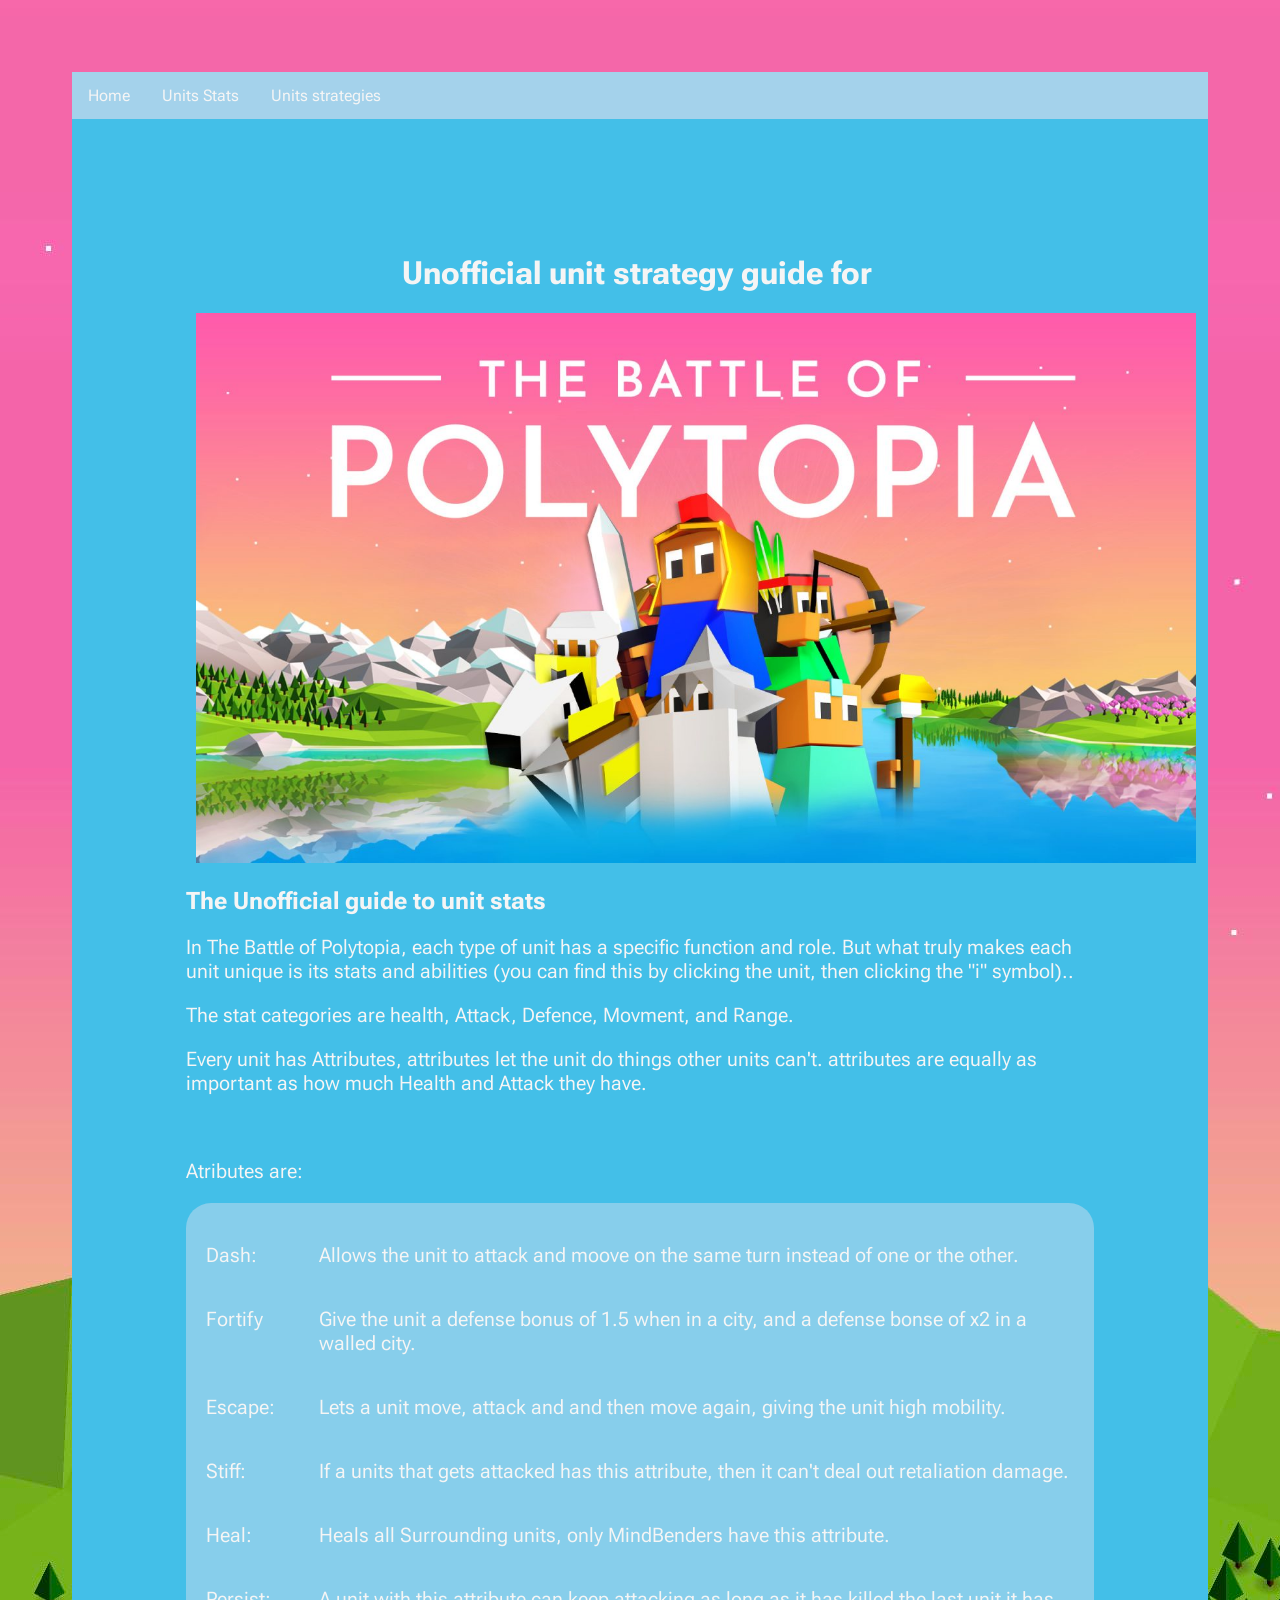
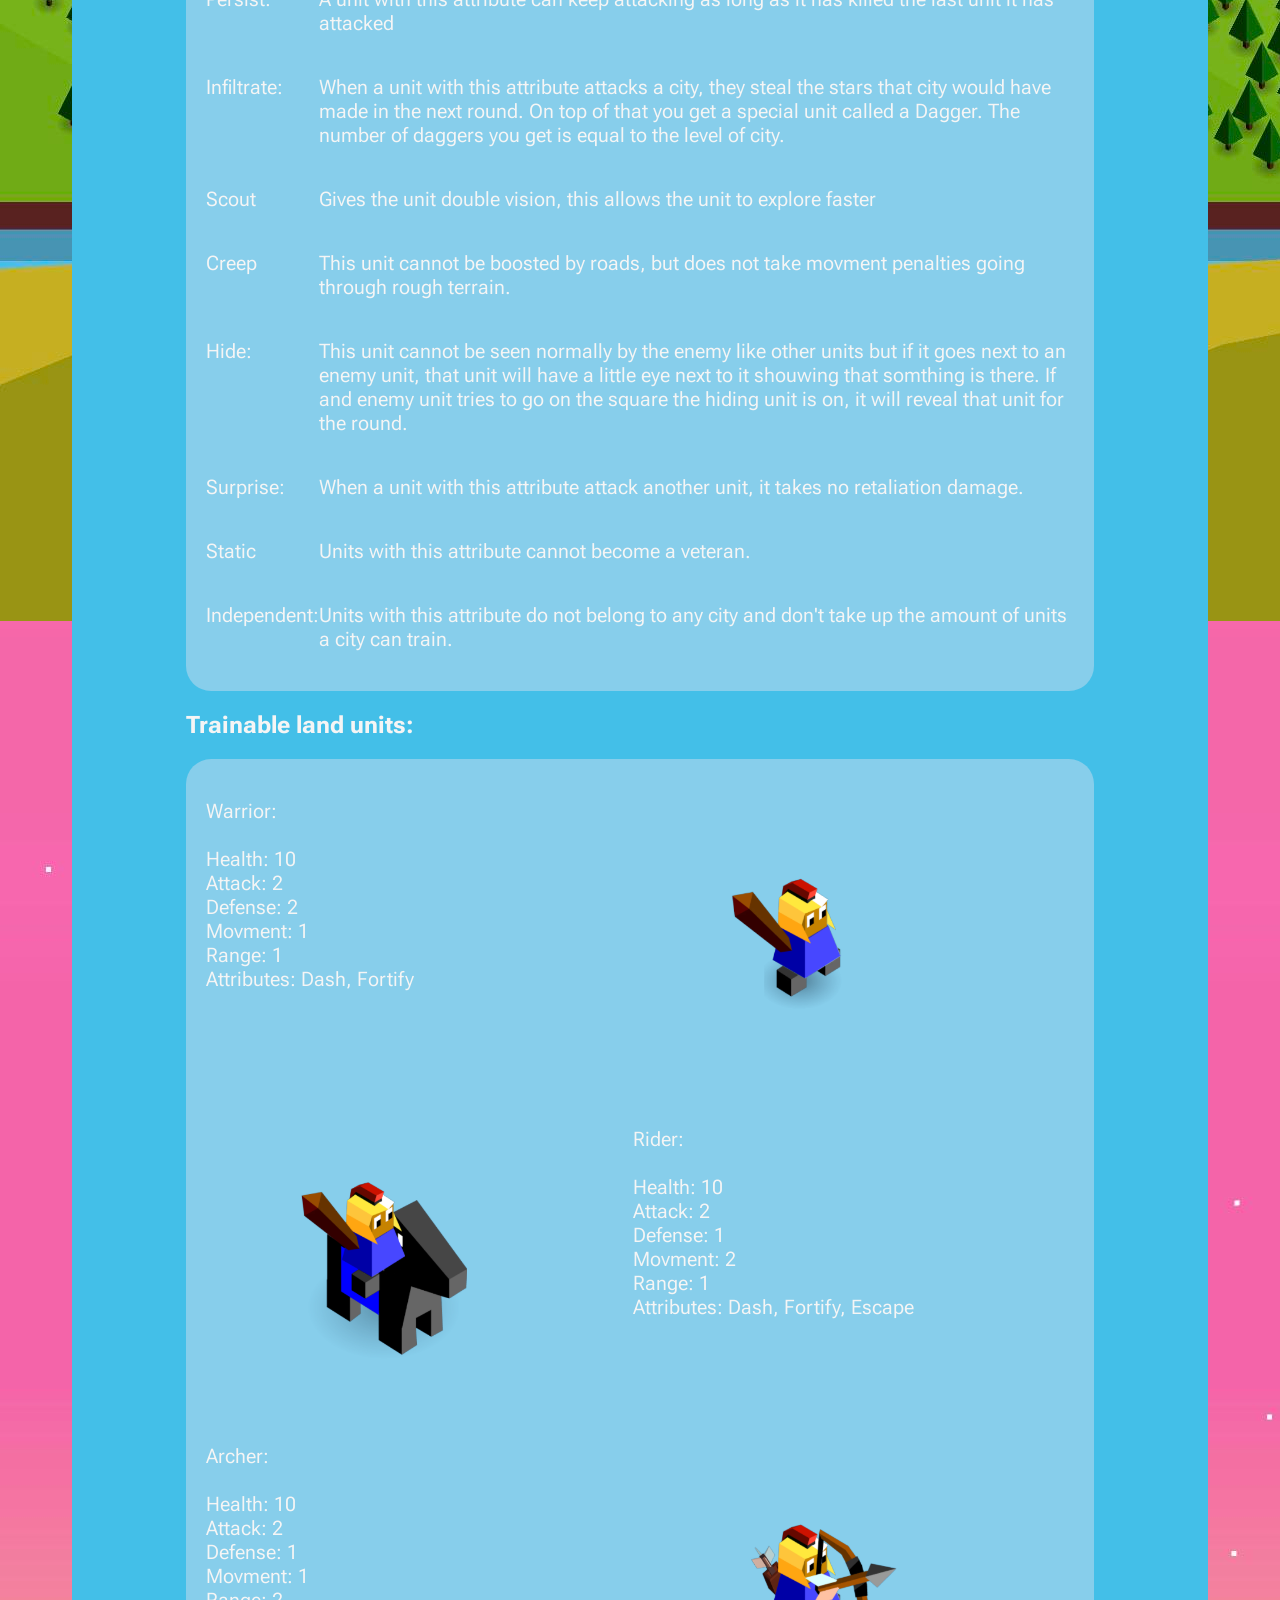
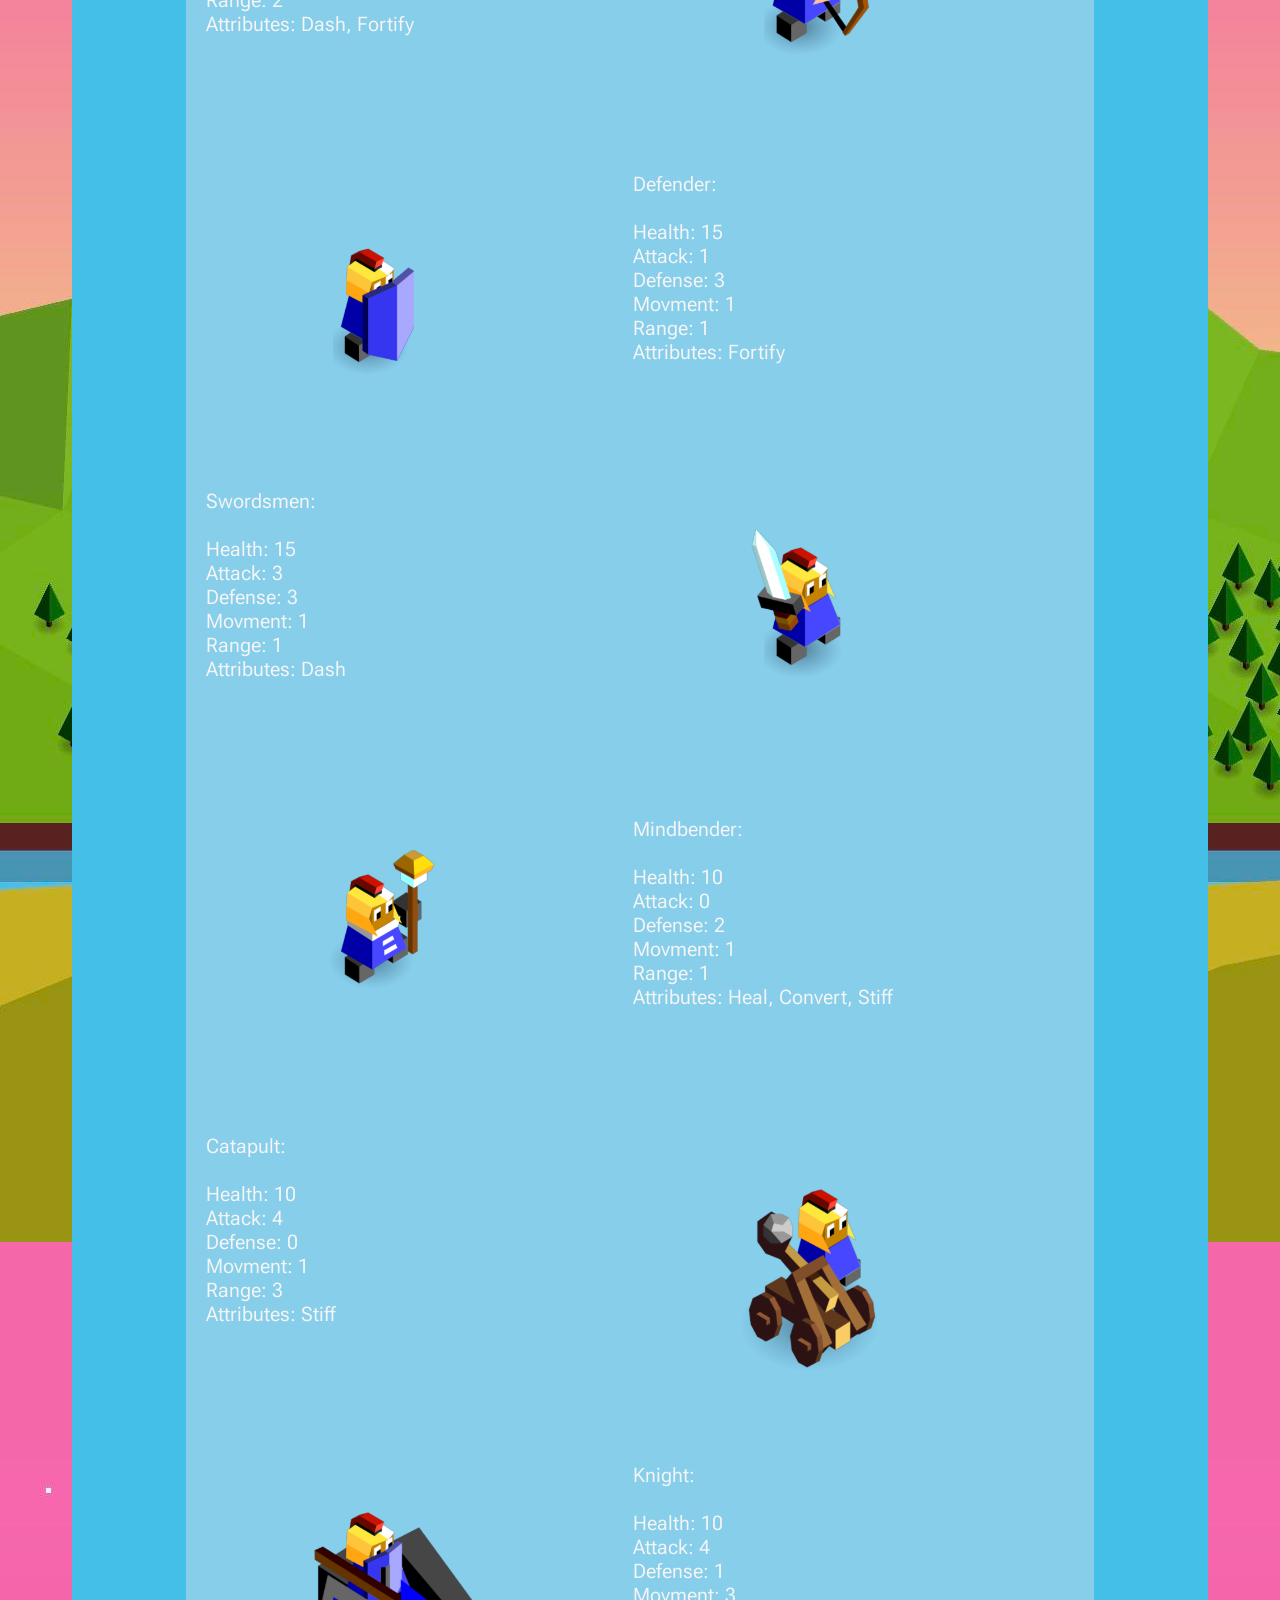
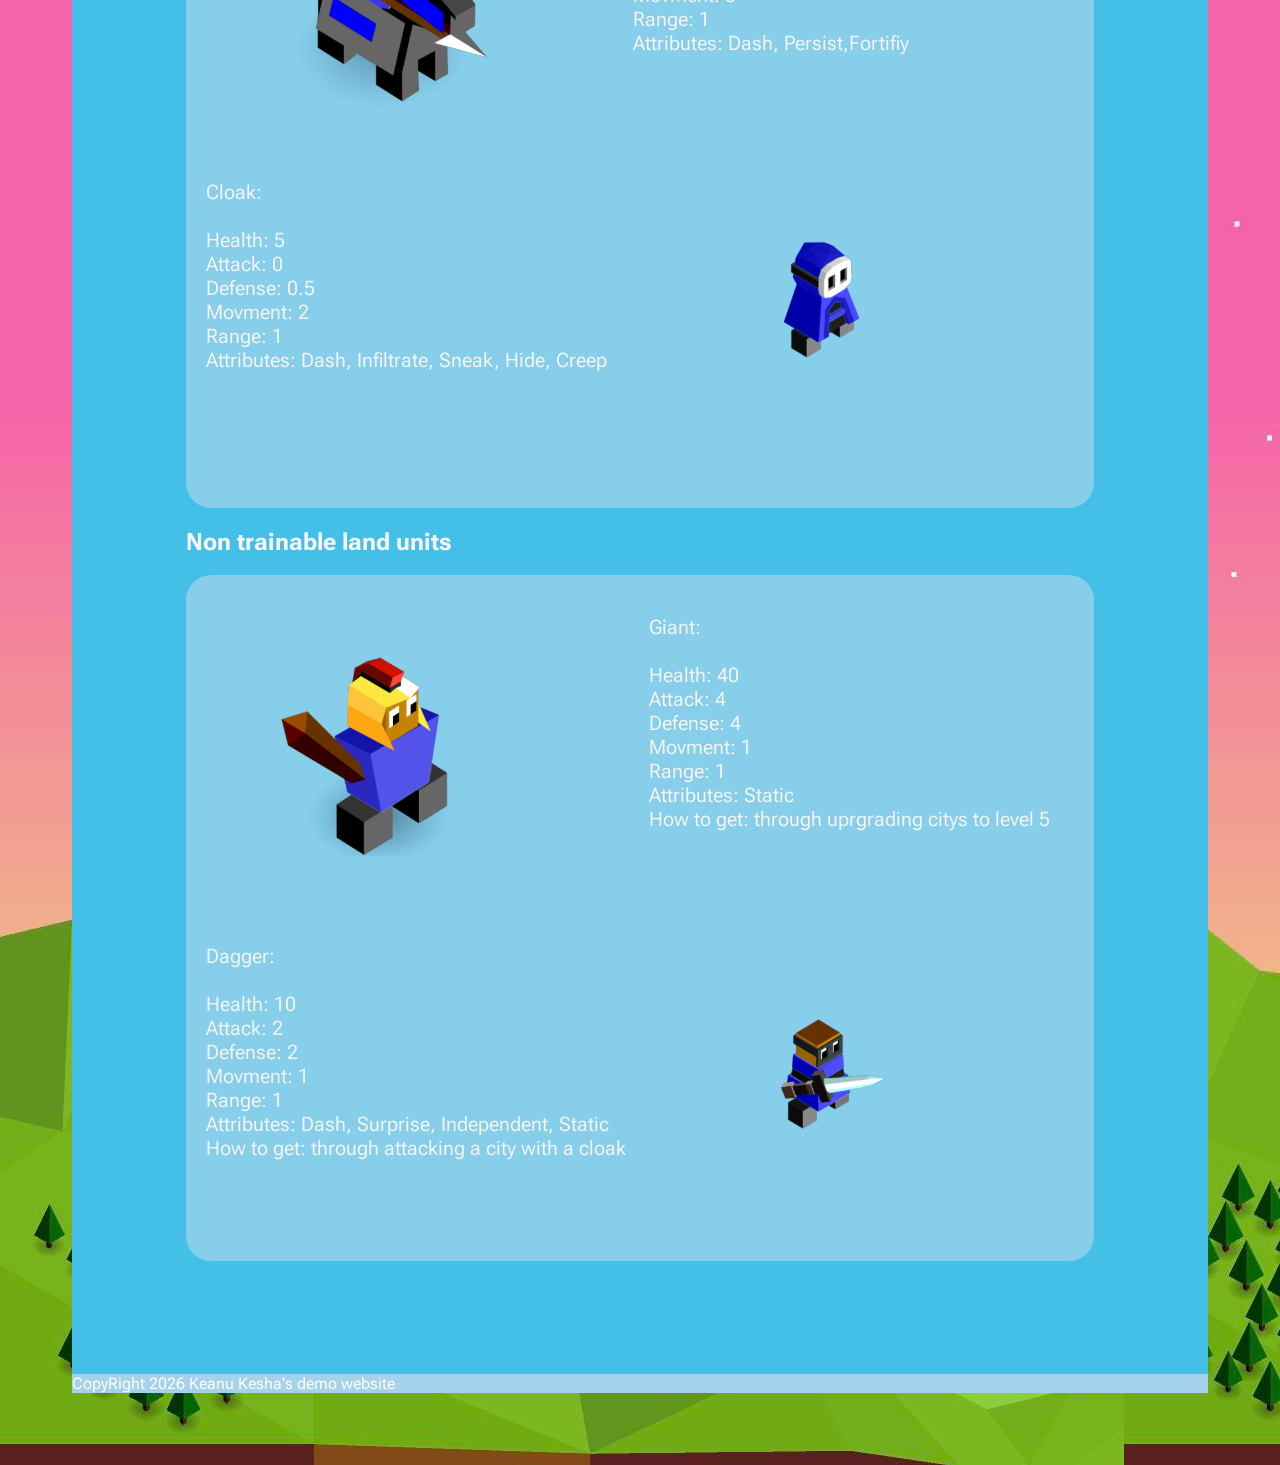
==== stats.html @ 24688ed9 "19/3/26 i have finsished two websites and am working on the third the styles.css works for all of t" ====
<!DOCTYPE html> 
<html lang="en">
    <!--this is how to add a comment is Html
the head section conations importent information for the browser-->
    <head>
       <meta charset="UTF-8" />
       <meta name="viewport" content ="wdith=device-width,initial-scale=1.0">
       <title>The Unofficial Guide to units - The Battle of polytopia </title>
       <link rel="stylesheet" type="text/css" href="styles/style.css">
       <link rel="preconnect" href="https://fonts.googleapis.com">
       <link rel="preconnect" href="https://fonts.gstatic.com" crossorigin>
       <link href="https://fonts.googleapis.com/css2?family=Roboto+Flex:opsz,wght,XOPQ,XTRA,YOPQ,YTDE,YTFI,YTLC,YTUC@8..144,100..1000,96,468,79,-203,738,514,712&display=swap" rel="stylesheet">
    </head> 
    <body class="roboto-regular">
       <div class = "topnav">  
        <a href="home.html">Home</a>
        <a href="stats.html">Units Stats</a>
        <a href="strats.html">Units strategies</a>
       </div>
       <main>
           <h1>&nbsp; Unofficial unit strategy guide for</h1>
           <div class="main-img"><img src="images/Main_Header_EN__1920x1080-1536x864.jpg" alt="imperios warrior"></div>
           <h2>The Unofficial guide to unit stats</h2>
          <!-- <p><Br></p>-->
           <!--<p>This is a simple demonstration of <Br>what a paragraph does.</p>-->
           <p></p>
           <!--<p class="highlighted">This is a highlighted paragraph</p>-->
           <p>In The Battle of Polytopia, each type of unit has a specific function and role. But what truly makes each unit unique is its stats and abilities (you can find this by clicking the unit, then clicking the "i" symbol).. </p>
           <p>The stat categories are health, Attack, Defence, Movment, and Range.</p>
           <p>Every unit has Attributes, attributes let the unit do things other units can't. attributes are equally as important as how much Health and Attack they have.</p>
           <p><br></p>
           <p>Atributes are: </p>
           <div class="wrapper">
            <p>Dash:</p>
            <p>Allows the unit to attack and moove on the same turn instead of one or the other.</p>
            <p>Fortify</p>
            <p>Give the unit a defense bonus of 1.5 when in a city, and a defense bonse of x2 in a walled city.</p>
            <p>Escape:</p>
            <p>Lets a unit move, attack and and then move again, giving the unit high mobility.</p>
            <p>Stiff:</p>
            <P>If a units that gets attacked has this attribute, then it can't deal out retaliation damage.</P>
            <p>Heal:</p>
            <p>Heals all Surrounding units, only MindBenders have this attribute.</p>
            <p>Persist:</p>
            <p>A unit with this attribute can keep attacking as long as it has killed the last unit it has attacked</p>
            <p>Infiltrate: </p>
            <P> When a unit with this attribute attacks a city, they steal the stars that city would have made in the next round. On top of that you get a special unit called a Dagger. The number of daggers you get is equal to the level of city. </P>
            <P>Scout</P>
            <p>Gives the unit double vision, this allows the unit to explore faster</p>
            <p>Creep</p>
            <p>This unit cannot be boosted by roads, but does not take movment penalties going through rough terrain. </p>
            <p>Hide:</p>
            <p>This unit cannot be seen normally by the enemy like other units but if it goes next to an enemy unit, that unit will have a little eye next to it shouwing that somthing is there. If and enemy unit tries to go on the square the hiding unit is on, it will reveal that unit for the round. </p>
            <p>Surprise:</p>
            <p>When a unit with this attribute attack another unit, it takes no retaliation damage.</p>
            <p>Static</p>
            <p>Units with this attribute cannot become a veteran.</p>
            <p>Independent:</p>
            <p>Units with this attribute do not belong to any city and don't take up the amount of units a city can train. </p>
           </div>
           <!--<img src="images/space%20invaders%20copy.png" alt= "space invaders picture">-->
           
          <h2>Trainable land units:</h2>
        
        
        
          <div class="wrapper">
           <div style="background-color: skyblue"><p>Warrior: <br><br> Health: 10 <br> Attack: 2 <br>Defense: 2 <br>Movment: 1 <br> Range: 1<br>Attributes: Dash, Fortify</p><p> </p></div>
           <div class="sub-img"><img src="images/Imperius_default_Warrior.png" alt="imperios warrior"> </div>
           
           <div class="sub-img"><img src="images/Imperius_default_Rider.png" alt="Unit: Rider"></div>
           <div><p>Rider: <br><br> Health: 10 <br> Attack: 2 <br>Defense: 1 <br>Movment: 2 <br> Range: 1 <br>Attributes: Dash, Fortify, Escape</p><p> </p></div>
           
           <div><p>Archer: <br><br> Health: 10 <br> Attack: 2 <br>Defense: 1 <br>Movment: 1 <br> Range: 2 <br>Attributes: Dash, Fortify</p><p> </p></div>
           <div class="sub-img"><img src="images/Imperius_default_Archer.png" alt="Unit: Archer"></div>
           
           <div class="sub-img"><img src="images/Imperius_default_Defender.png" alt="Unit: Defender"></div>
           <div><p>Defender: <br><br> Health: 15 <br> Attack: 1 <br>Defense: 3 <br>Movment: 1 <br> Range: 1 <br>Attributes: Fortify</p><p> </p></div>
           
           <div><p>Swordsmen: <br><br> Health: 15 <br> Attack: 3 <br>Defense: 3 <br>Movment: 1 <br> Range: 1 <br>Attributes: Dash</p><p> </p></div>
           <div class="sub-img"><img src="images/Imperius_default_Swordsman.png" alt="Unit: Swordsmen"></div>
          
           <div class="sub-img"><img src="images/Imperius_default_MindBender.png" alt="Unit: Mindbender"></div>
           <div><p>Mindbender: <br><br> Health: 10 <br> Attack: 0 <br>Defense: 2 <br>Movment: 1 <br> Range: 1 <br>Attributes: Heal, Convert, Stiff</p><p> </p></div>
           
           <div><p>Catapult: <br><br> Health: 10 <br> Attack: 4 <br>Defense: 0 <br>Movment: 1 <br> Range: 3 <br>Attributes: Stiff</p><p> </p></div>
           <div class="sub-img"><img src="images/Imperius_default_Catapult.png" alt="Unit: Catapult"></div>
           
           <div class="sub-img"><img src="images/Imperius_default_Knight.png" alt="Unit: Knight"></div>
           <div><p>Knight: <br><br> Health: 10 <br> Attack: 4 <br>Defense: 1 <br>Movment: 3 <br> Range: 1 <br>Attributes: Dash, Persist,Fortifiy</p><p> </p></div>
           
           <div><p>Cloak: <br><br> Health: 5 <br> Attack: 0 <br>Defense: 0.5 <br>Movment: 2 <br> Range: 1 <br>Attributes: Dash, Infiltrate, Sneak, Hide, Creep</p><p> </p></div>
           
           <div class="sub-img"><img src="images/Imperius_default_Cloak.png" alt="Unit: Cloak"></div>
          </div>
        
        
        
        
        
           <!--<div class = "sub-img"><img src="images/Imperius_default_Warrior.png" alt="imperios warrior"> </div>-->
        <h2>Non trainable land units</h2>
        <div class="wrapper">
         <div class="sub-img"><img src="images/Imperius_default_Giant.png" alt="Unit: Giant"></div>
         <p>Giant: <br><br> Health: 40 <br> Attack: 4 <br>Defense: 4 <br>Movment: 1 <br> Range: 1 <br>Attributes: Static <br>How to get: through uprgrading citys to level 5</p>
         
         <p>Dagger: <br><br> Health: 10 <br> Attack: 2 <br>Defense: 2 <br>Movment: 1 <br> Range: 1 <br>Attributes: Dash, Surprise, Independent, Static  <br>How to get: through attacking a city with a cloak</p>
         <div class="sub-img"><img src="images/Imperius_default_Dagger.png" alt="Unit: Dagger"></div>
        </div>
       
          </main>
       
        
        <Footer>
        CopyRight 2026 Keanu Kesha's demo website
        </Footer>
    </body>
</html>
---- styles/style.css ----
/*this is a css comment
 * CSS styles below*/

body {
    margin:15;
    background-image: url("../images/wp15272848.jpg")   ; 
    padding: 5%;
    font-family: 'Times New Roman';
}

/* <weight>: Use a value from 100 to 1000*/
/* <uniquifier>: Use a unique and descriptive class name*/
.roboto-regular {
  font-family: "Roboto Flex", sans-serif;
  font-optical-sizing: auto;
  font-weight: 400;
  font-style: normal;
  font-variation-settings: "wdth" 100;
}

.topnav{
    overflow: hidden;
    background-color: #a4d2eb;
    text-align:centre;
 
}
.topnav a:hover {
    background-color: gold
}
.topnav a {
    color: whitesmoke;
    float: left;
    text-align: center;
    text-decoration: none;
    display: block;
    padding: 14px 16px;
}

p {
    color: whitesmoke;
    font-size: 20px;
}

h1{
    color: whitesmoke;
    margin-left: 200px ;
}

h2{
    color: whitesmoke;
}

img { 

    
}
.main-img img{
   width: 1000px; 
   height: 550px;
   margin-left: 10px;
}
.sub-img img{
    width: 80%; 
    margin-left: 10;
}

main{
    background-color: #43bfe8;
    margin:10;
    padding: 10%; 
   
}

li {
    color: #445c71
}

.highlighted {
    background-color: #77b41b;
    width: auto;
    
}

H3{
    color: whitesmoke
}

/*https://coolors.co/43bfe8-77b41c-445c71-f363a9-c4af1f*/
footer {
    background-color: #a4d2eb;
    color: white;
}

.wrapper{
    display: grid;
    grid-template-columns: auto auto;
    border-radius: 25px;
    background-color: skyblue;
    padding: 20px;
    
}
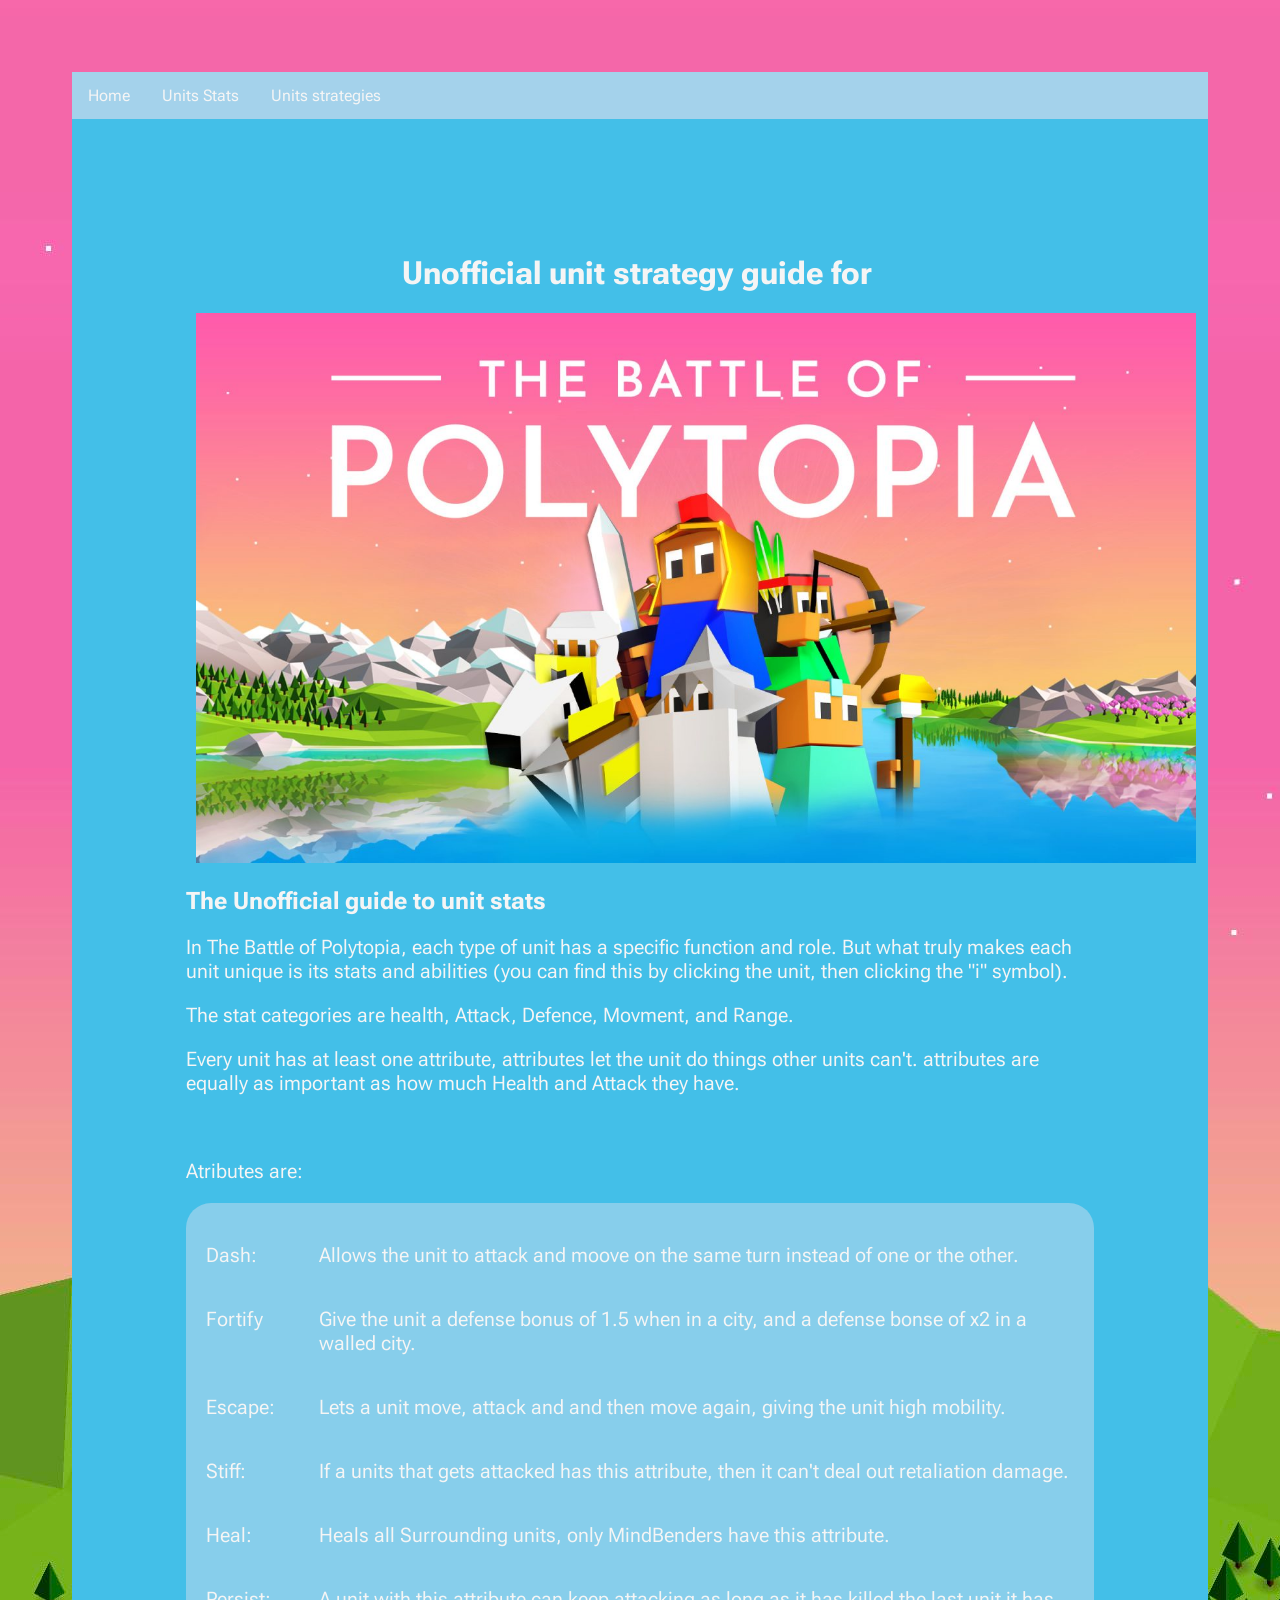
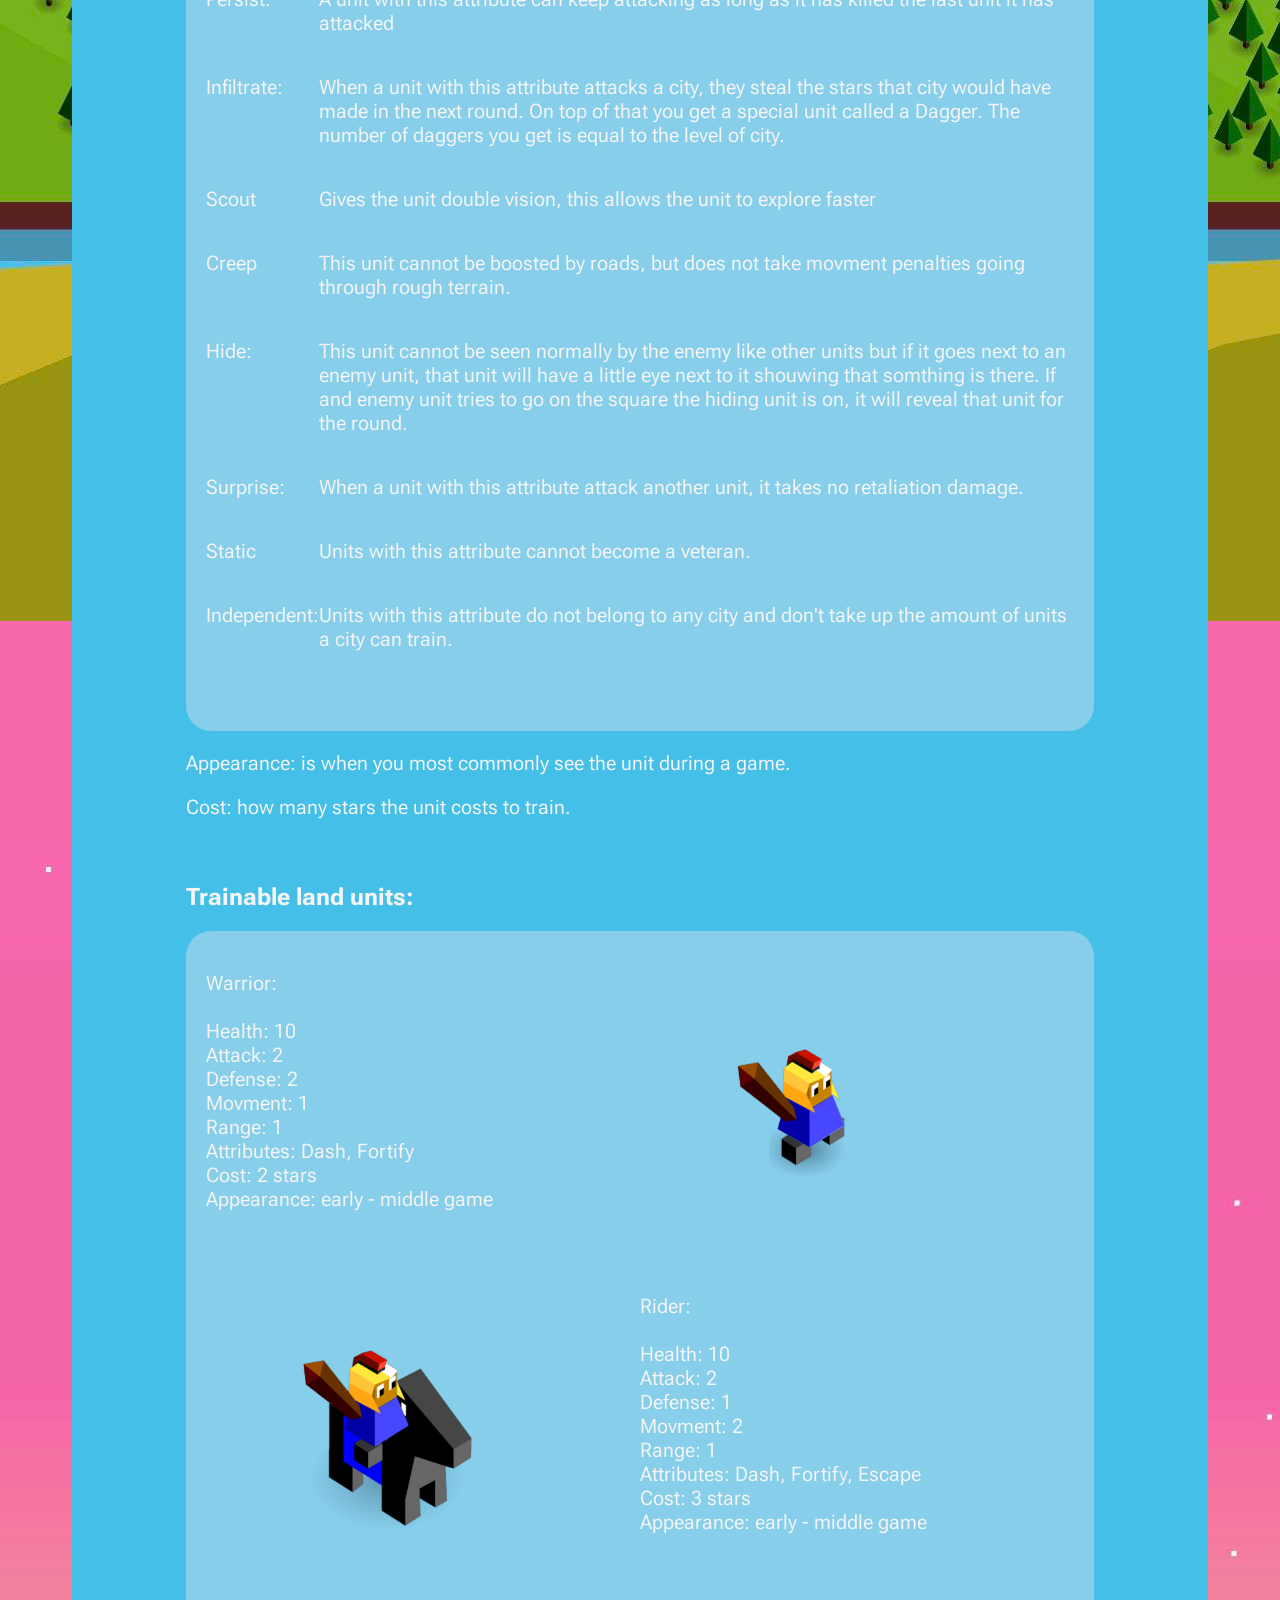
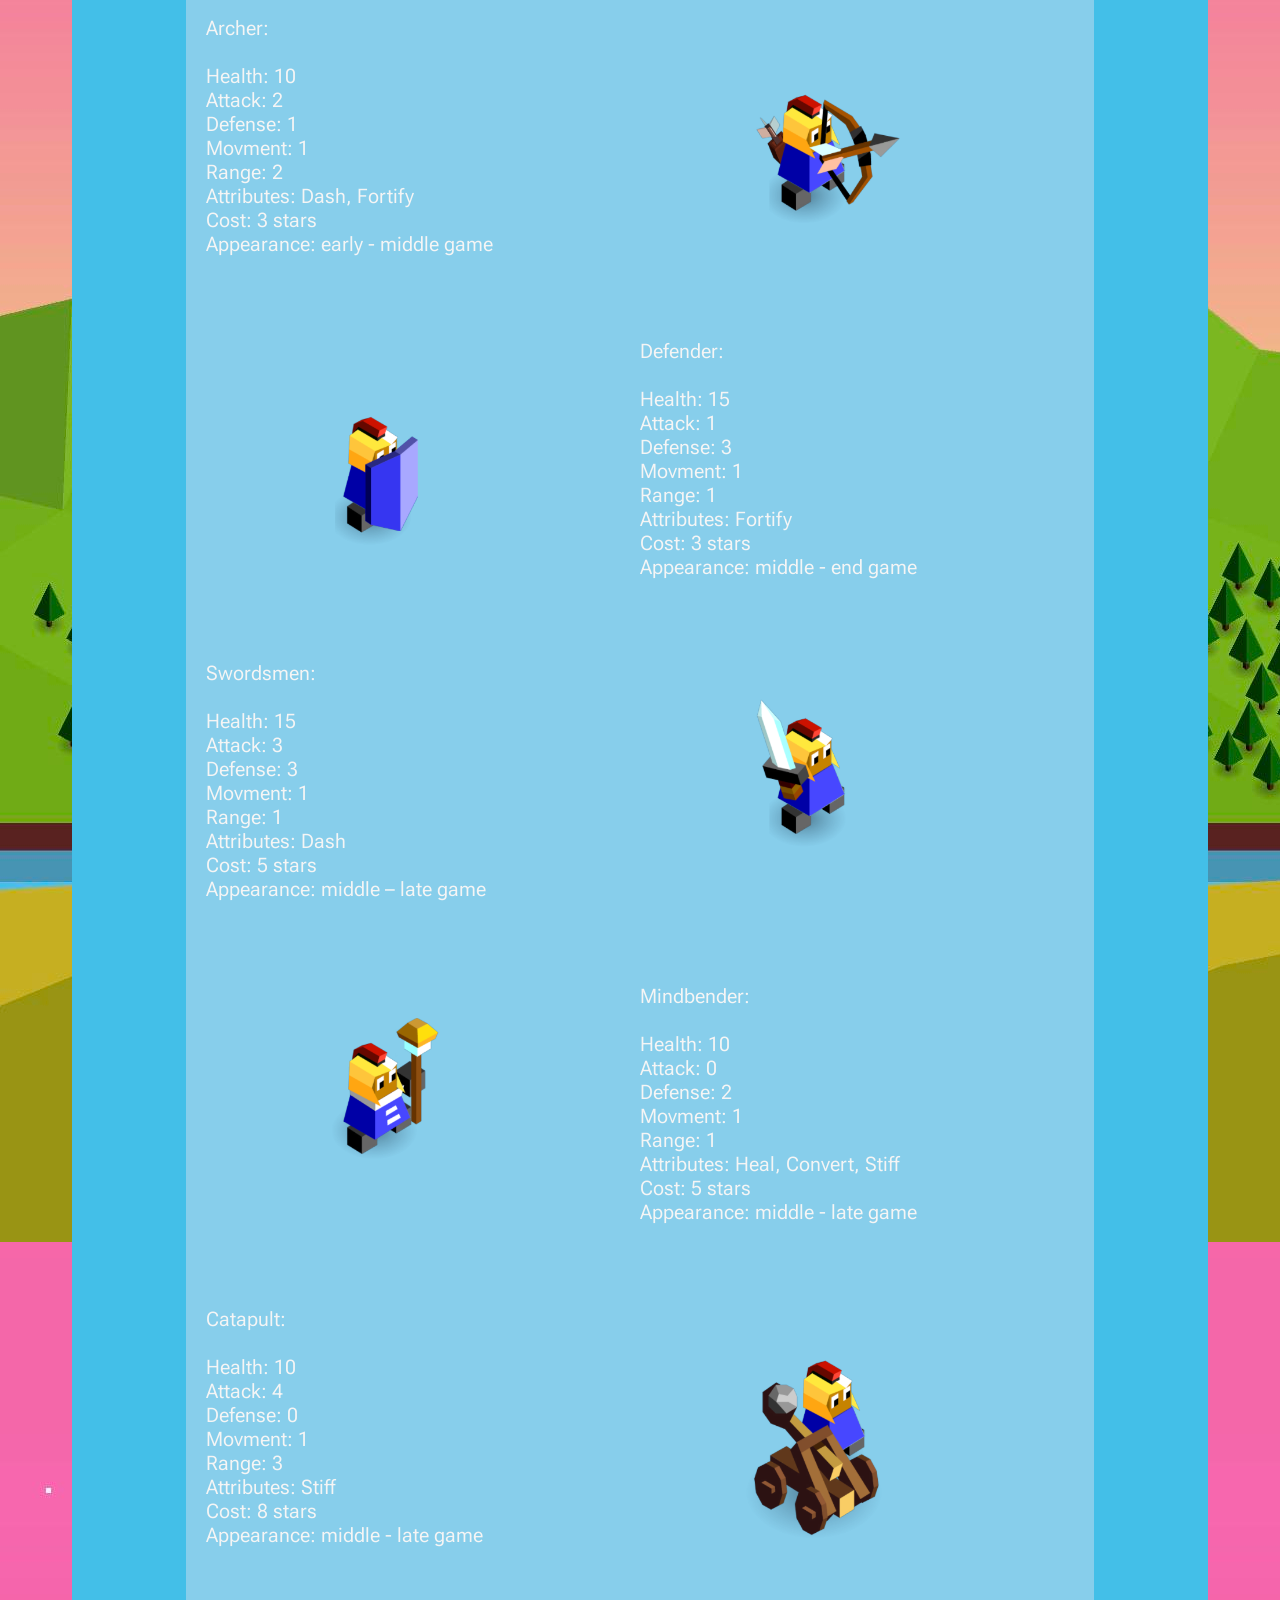
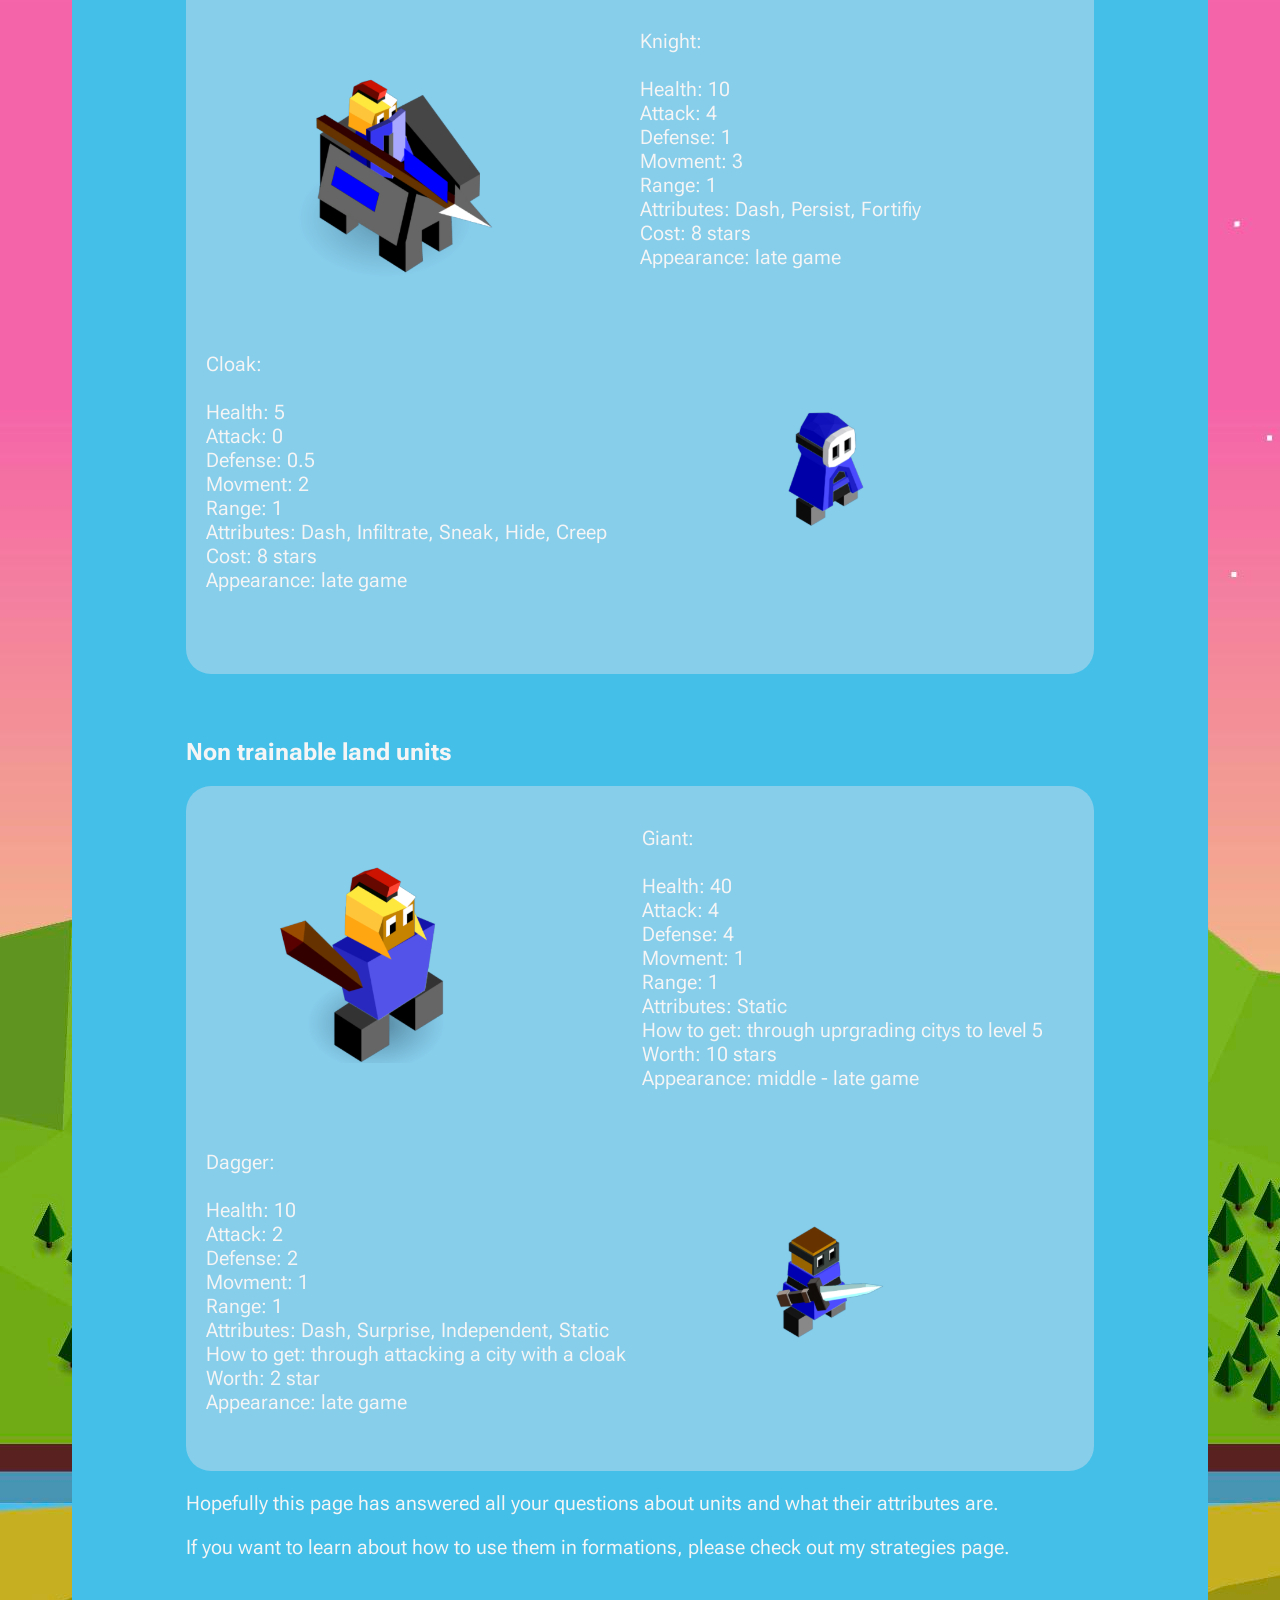
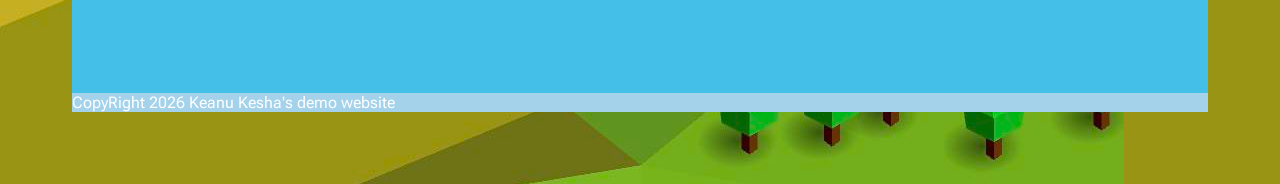
==== commit ef96565a: "latest update all website pages are finished" ====
--- a/stats.html
+++ b/stats.html
@@ -13,7 +13,7 @@
     </head> 
     <body class="roboto-regular">
        <div class = "topnav">  
-        <a href="home.html">Home</a>
+        <a href="index.html">Home</a>
         <a href="stats.html">Units Stats</a>
         <a href="strats.html">Units strategies</a>
        </div>
@@ -25,12 +25,15 @@
            <!--<p>This is a simple demonstration of <Br>what a paragraph does.</p>-->
            <p></p>
            <!--<p class="highlighted">This is a highlighted paragraph</p>-->
-           <p>In The Battle of Polytopia, each type of unit has a specific function and role. But what truly makes each unit unique is its stats and abilities (you can find this by clicking the unit, then clicking the "i" symbol).. </p>
+           <!--3 sentences-->
+           <p>In The Battle of Polytopia, each type of unit has a specific function and role. But what truly makes each unit unique is its stats and abilities (you can find this by clicking the unit, then clicking the "i" symbol). </p>
            <p>The stat categories are health, Attack, Defence, Movment, and Range.</p>
-           <p>Every unit has Attributes, attributes let the unit do things other units can't. attributes are equally as important as how much Health and Attack they have.</p>
+           <p>Every unit has at least one attribute, attributes let the unit do things other units can't. attributes are equally as important as how much Health and Attack they have.</p>
+           
            <p><br></p>
            <p>Atributes are: </p>
            <div class="wrapper">
+            <!-- 13 sentences -->
             <p>Dash:</p>
             <p>Allows the unit to attack and moove on the same turn instead of one or the other.</p>
             <p>Fortify</p>
@@ -56,40 +59,45 @@
             <p>Static</p>
             <p>Units with this attribute cannot become a veteran.</p>
             <p>Independent:</p>
-            <p>Units with this attribute do not belong to any city and don't take up the amount of units a city can train. </p>
+            <p>Units with this attribute do not belong to any city and don't take up the amount of units a city can train. <p>
+           
            </div>
+          
+           
+           <p>Appearance: is when you most commonly see the unit during a game. </p>
+           <p>Cost: how many stars the unit costs to train.</p>
            <!--<img src="images/space%20invaders%20copy.png" alt= "space invaders picture">-->
-           
+           <p><br></p>
           <h2>Trainable land units:</h2>
-        
-        
-        
+          
+          
+          <!--9 images, 9 sentences-->
           <div class="wrapper">
-           <div style="background-color: skyblue"><p>Warrior: <br><br> Health: 10 <br> Attack: 2 <br>Defense: 2 <br>Movment: 1 <br> Range: 1<br>Attributes: Dash, Fortify</p><p> </p></div>
+           <div style="background-color: skyblue"><p>Warrior: <br><br> Health: 10 <br> Attack: 2 <br>Defense: 2 <br>Movment: 1 <br> Range: 1<br>Attributes: Dash, Fortify<br>Cost: 2 stars<br>Appearance: early - middle game</p><p> </p></div>
            <div class="sub-img"><img src="images/Imperius_default_Warrior.png" alt="imperios warrior"> </div>
            
            <div class="sub-img"><img src="images/Imperius_default_Rider.png" alt="Unit: Rider"></div>
-           <div><p>Rider: <br><br> Health: 10 <br> Attack: 2 <br>Defense: 1 <br>Movment: 2 <br> Range: 1 <br>Attributes: Dash, Fortify, Escape</p><p> </p></div>
+           <div><p>Rider: <br><br> Health: 10 <br> Attack: 2 <br>Defense: 1 <br>Movment: 2 <br> Range: 1 <br>Attributes: Dash, Fortify, Escape<br>Cost: 3 stars<br>Appearance: early - middle game </p><p> </p></div>
            
-           <div><p>Archer: <br><br> Health: 10 <br> Attack: 2 <br>Defense: 1 <br>Movment: 1 <br> Range: 2 <br>Attributes: Dash, Fortify</p><p> </p></div>
+           <div><p>Archer: <br><br> Health: 10 <br> Attack: 2 <br>Defense: 1 <br>Movment: 1 <br> Range: 2 <br>Attributes: Dash, Fortify<br>Cost: 3 stars<br>Appearance: early - middle game</p><p> </p></div>
            <div class="sub-img"><img src="images/Imperius_default_Archer.png" alt="Unit: Archer"></div>
            
            <div class="sub-img"><img src="images/Imperius_default_Defender.png" alt="Unit: Defender"></div>
-           <div><p>Defender: <br><br> Health: 15 <br> Attack: 1 <br>Defense: 3 <br>Movment: 1 <br> Range: 1 <br>Attributes: Fortify</p><p> </p></div>
+           <div><p>Defender: <br><br> Health: 15 <br> Attack: 1 <br>Defense: 3 <br>Movment: 1 <br> Range: 1 <br>Attributes: Fortify<br>Cost: 3 stars <br>Appearance: middle - end game </p><p> </p></div>
            
-           <div><p>Swordsmen: <br><br> Health: 15 <br> Attack: 3 <br>Defense: 3 <br>Movment: 1 <br> Range: 1 <br>Attributes: Dash</p><p> </p></div>
+           <div><p>Swordsmen: <br><br> Health: 15 <br> Attack: 3 <br>Defense: 3 <br>Movment: 1 <br> Range: 1 <br>Attributes: Dash<br>Cost: 5 stars<br>Appearance: middle – late game</p><p> </p></div>
            <div class="sub-img"><img src="images/Imperius_default_Swordsman.png" alt="Unit: Swordsmen"></div>
           
            <div class="sub-img"><img src="images/Imperius_default_MindBender.png" alt="Unit: Mindbender"></div>
-           <div><p>Mindbender: <br><br> Health: 10 <br> Attack: 0 <br>Defense: 2 <br>Movment: 1 <br> Range: 1 <br>Attributes: Heal, Convert, Stiff</p><p> </p></div>
+           <div><p>Mindbender: <br><br> Health: 10 <br> Attack: 0 <br>Defense: 2 <br>Movment: 1 <br> Range: 1 <br>Attributes: Heal, Convert, Stiff<br>Cost: 5 stars<br>Appearance: middle - late game</p><p> </p></div>
            
-           <div><p>Catapult: <br><br> Health: 10 <br> Attack: 4 <br>Defense: 0 <br>Movment: 1 <br> Range: 3 <br>Attributes: Stiff</p><p> </p></div>
+           <div><p>Catapult: <br><br> Health: 10 <br> Attack: 4 <br>Defense: 0 <br>Movment: 1 <br> Range: 3 <br>Attributes: Stiff<br>Cost: 8 stars<br>Appearance: middle - late game</p><p> </p></div>
            <div class="sub-img"><img src="images/Imperius_default_Catapult.png" alt="Unit: Catapult"></div>
            
            <div class="sub-img"><img src="images/Imperius_default_Knight.png" alt="Unit: Knight"></div>
-           <div><p>Knight: <br><br> Health: 10 <br> Attack: 4 <br>Defense: 1 <br>Movment: 3 <br> Range: 1 <br>Attributes: Dash, Persist,Fortifiy</p><p> </p></div>
+           <div><p>Knight: <br><br> Health: 10 <br> Attack: 4 <br>Defense: 1 <br>Movment: 3 <br> Range: 1 <br>Attributes: Dash, Persist, Fortifiy<br>Cost: 8 stars<br>Appearance: late game</p><p> </p></div>
            
-           <div><p>Cloak: <br><br> Health: 5 <br> Attack: 0 <br>Defense: 0.5 <br>Movment: 2 <br> Range: 1 <br>Attributes: Dash, Infiltrate, Sneak, Hide, Creep</p><p> </p></div>
+           <div><p>Cloak: <br><br> Health: 5 <br> Attack: 0 <br>Defense: 0.5 <br>Movment: 2 <br> Range: 1 <br>Attributes: Dash, Infiltrate, Sneak, Hide, Creep<br>Cost: 8 stars<br>Appearance: late game</p><p> </p></div>
            
            <div class="sub-img"><img src="images/Imperius_default_Cloak.png" alt="Unit: Cloak"></div>
           </div>
@@ -97,18 +105,20 @@
         
         
         
-        
+        <p><br></p>
            <!--<div class = "sub-img"><img src="images/Imperius_default_Warrior.png" alt="imperios warrior"> </div>-->
         <h2>Non trainable land units</h2>
+        <!--2 images, 2 sentences-->
         <div class="wrapper">
          <div class="sub-img"><img src="images/Imperius_default_Giant.png" alt="Unit: Giant"></div>
-         <p>Giant: <br><br> Health: 40 <br> Attack: 4 <br>Defense: 4 <br>Movment: 1 <br> Range: 1 <br>Attributes: Static <br>How to get: through uprgrading citys to level 5</p>
+         <p>Giant: <br><br> Health: 40 <br> Attack: 4 <br>Defense: 4 <br>Movment: 1 <br> Range: 1 <br>Attributes: Static <br>How to get: through uprgrading citys to level 5<br>Worth: 10 stars<br>Appearance: middle - late game</p>
          
-         <p>Dagger: <br><br> Health: 10 <br> Attack: 2 <br>Defense: 2 <br>Movment: 1 <br> Range: 1 <br>Attributes: Dash, Surprise, Independent, Static  <br>How to get: through attacking a city with a cloak</p>
+         <p>Dagger: <br><br> Health: 10 <br> Attack: 2 <br>Defense: 2 <br>Movment: 1 <br> Range: 1 <br>Attributes: Dash, Surprise, Independent, Static  <br>How to get: through attacking a city with a cloak<br>Worth: 2 star <br>  Appearance: late game</p>
          <div class="sub-img"><img src="images/Imperius_default_Dagger.png" alt="Unit: Dagger"></div>
         </div>
-       
-          </main>
+       <p>Hopefully this page has answered all your questions about units and what their attributes are. </p>
+       <p>If you want to learn about how to use them in formations, please check out my strategies page.</p>
+       </main>
        
         
         <Footer>
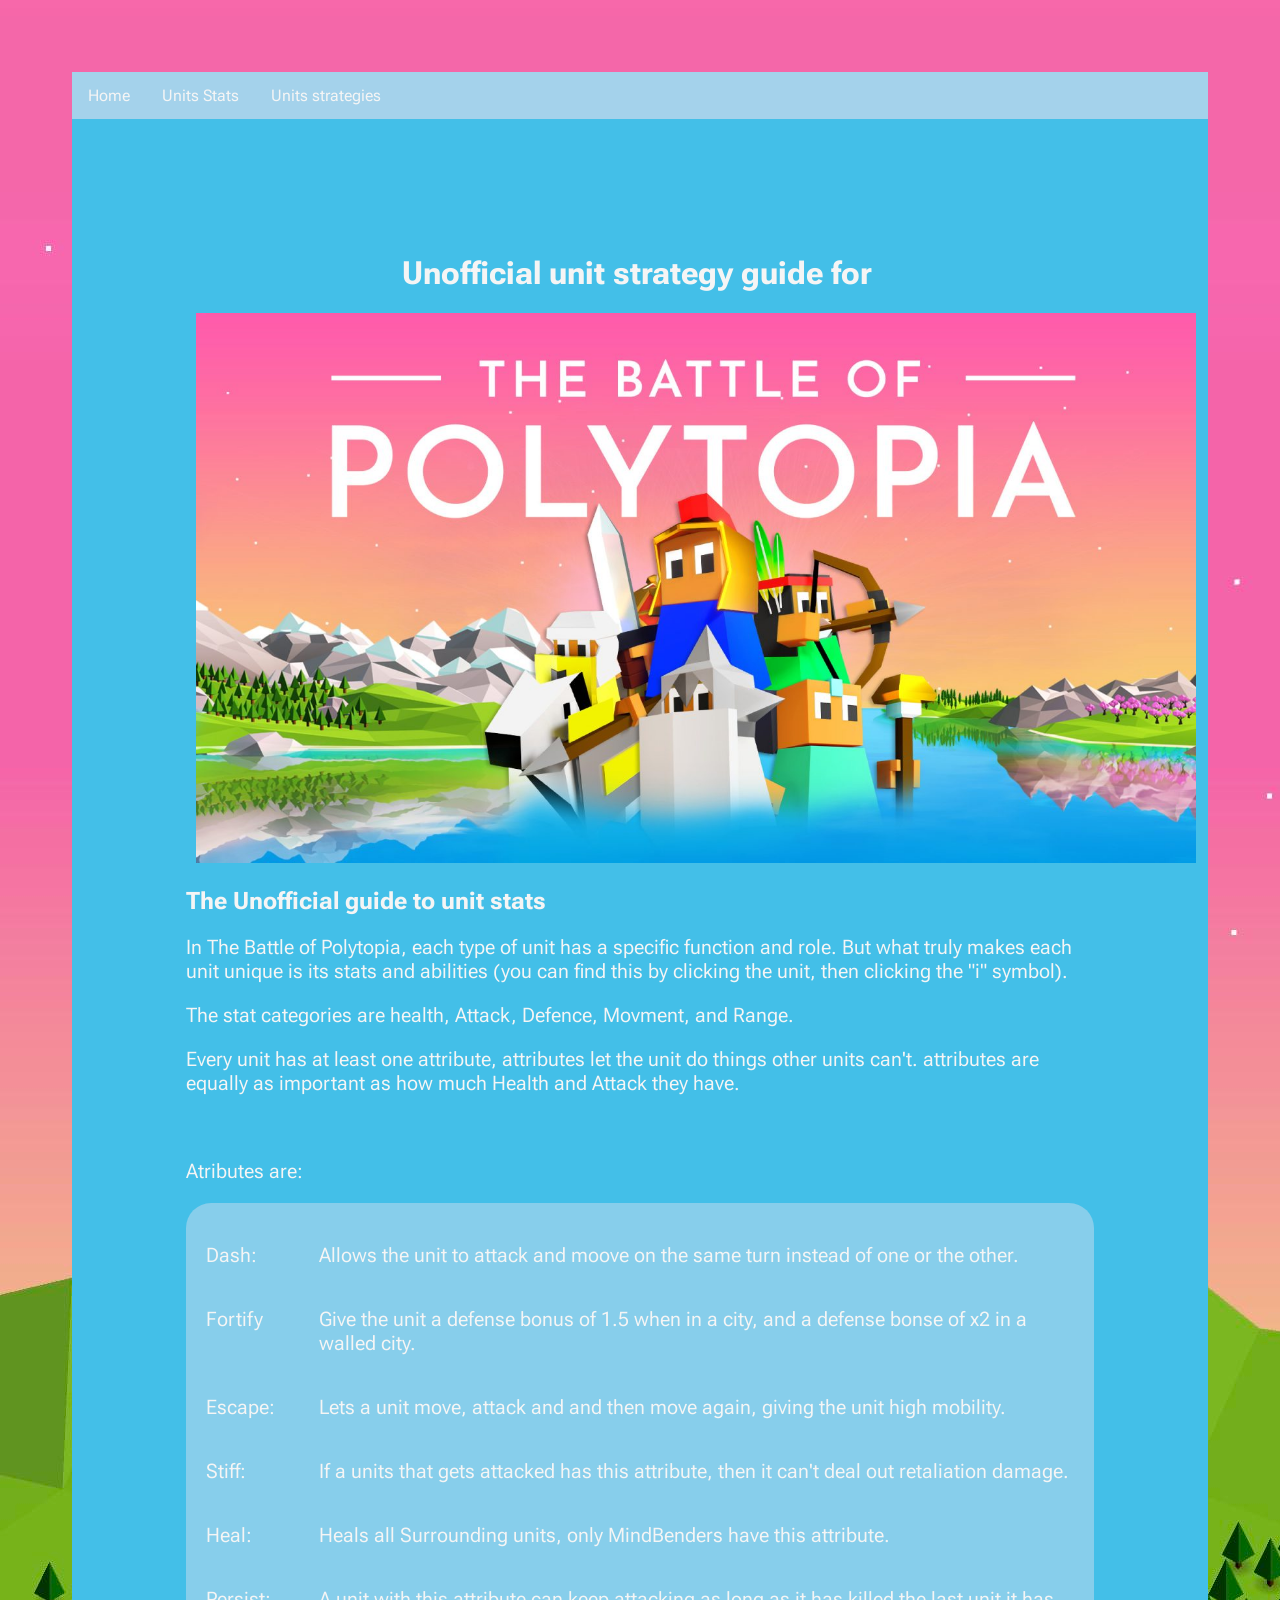
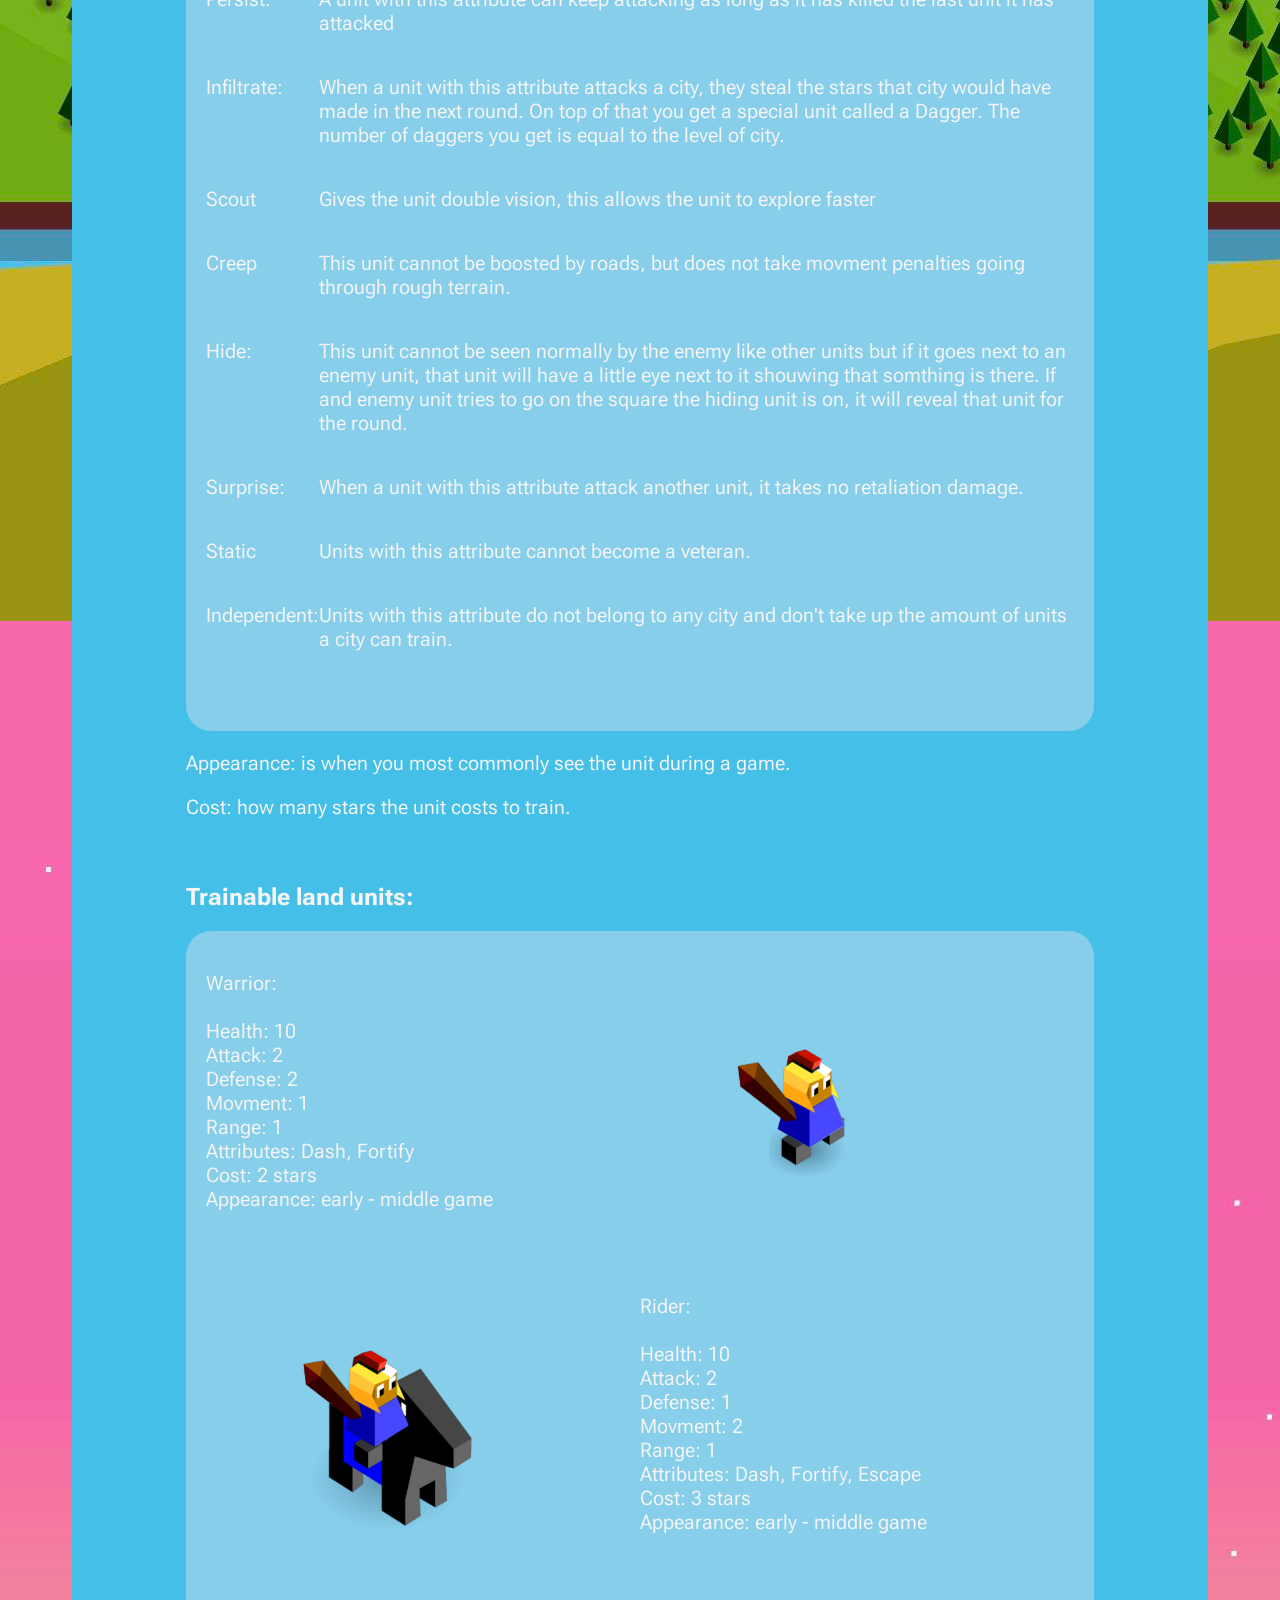
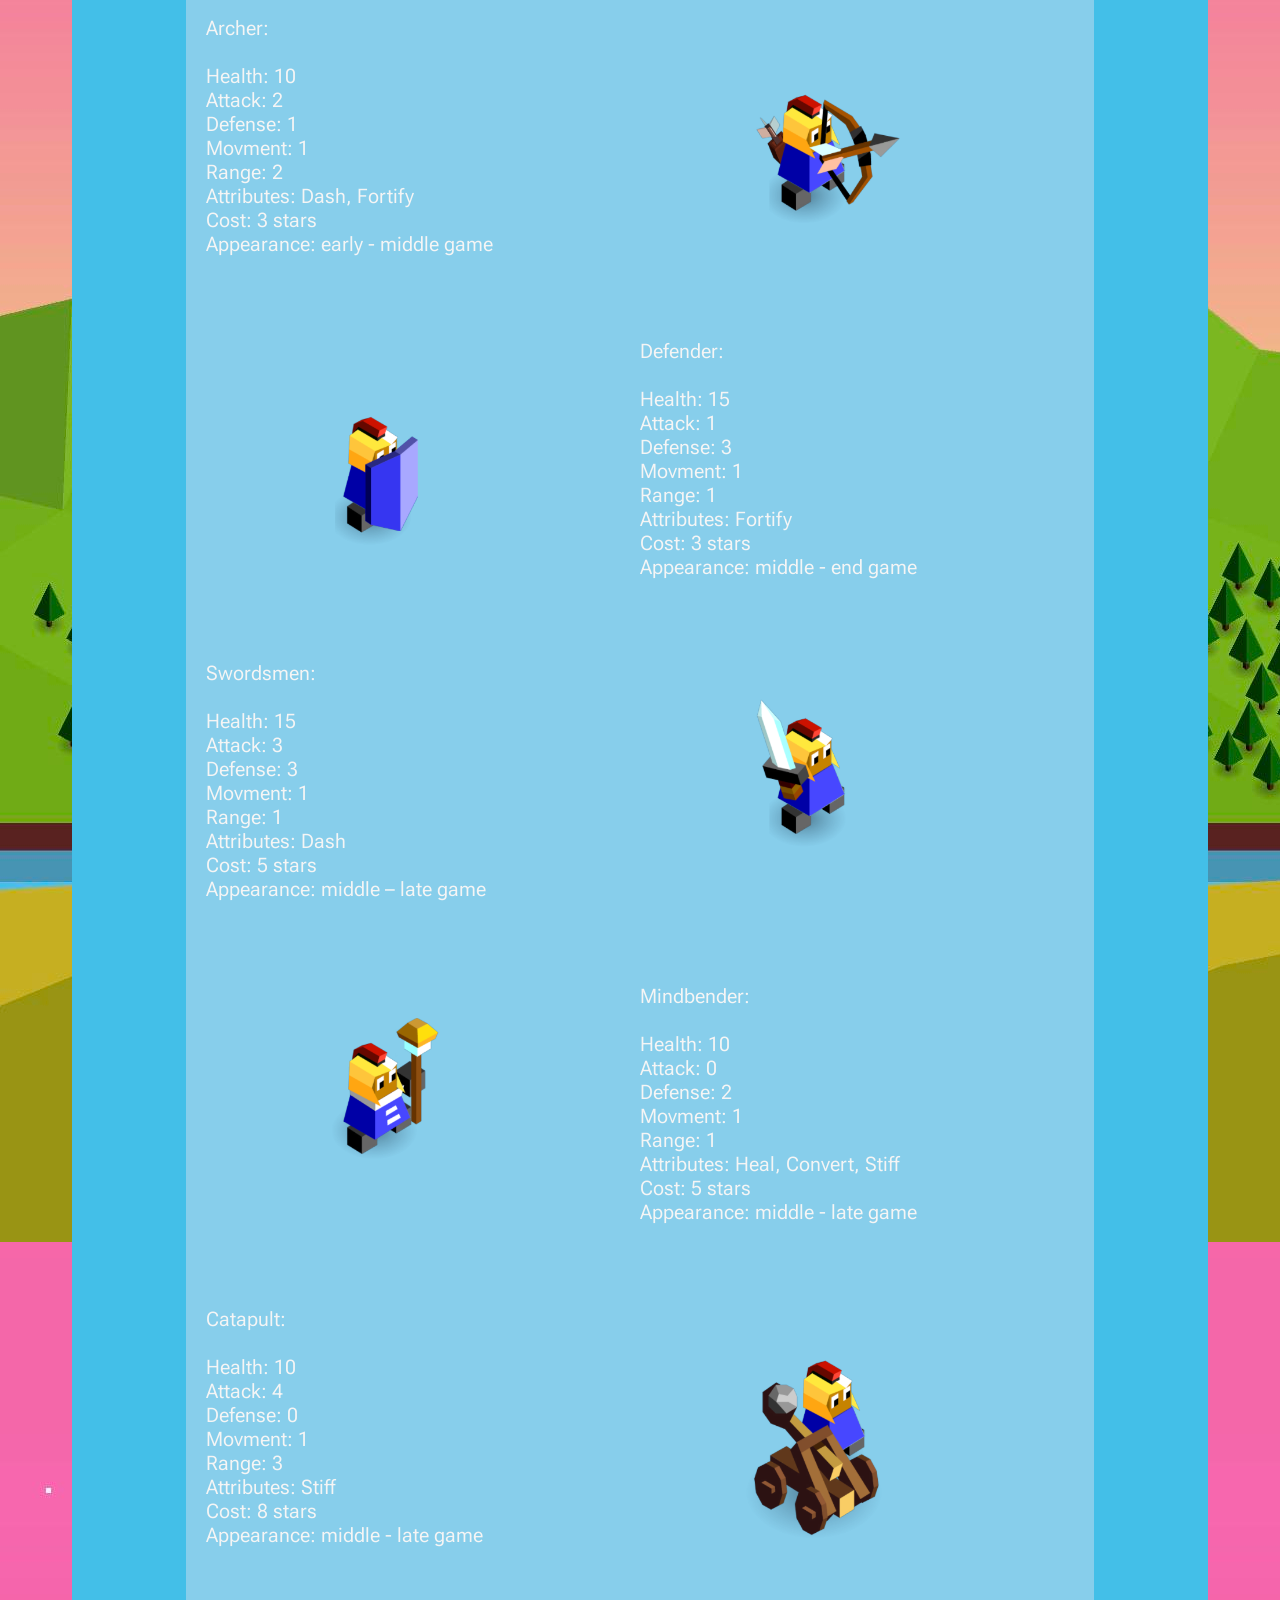
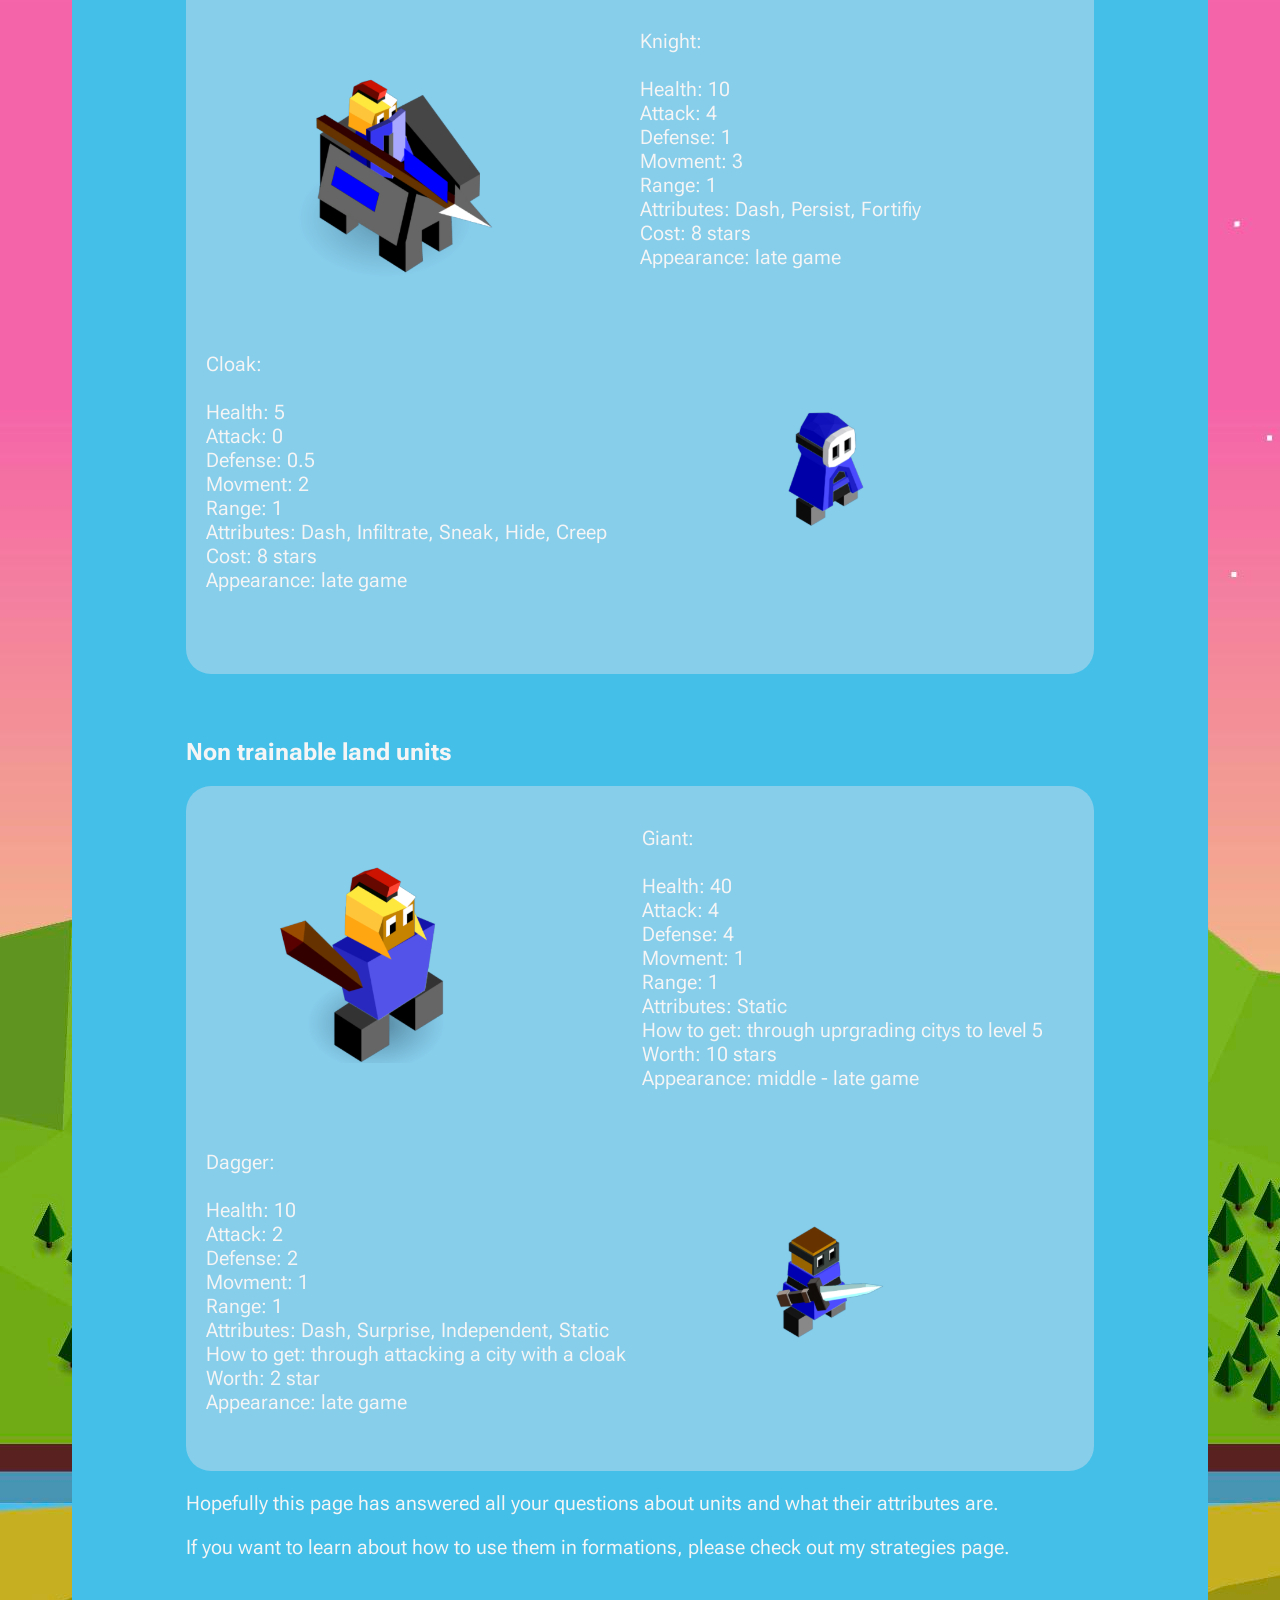
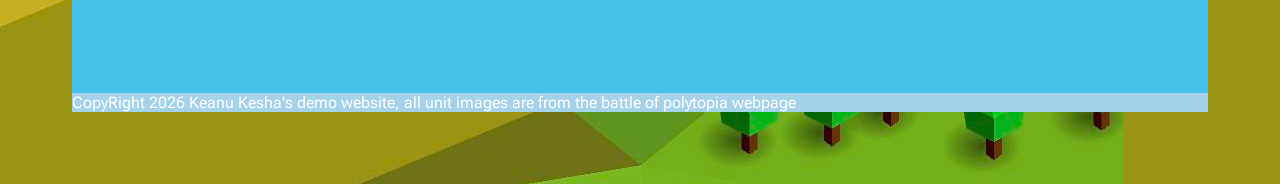
==== commit 504c7d43: "Add files via upload" ====
--- a/stats.html
+++ b/stats.html
@@ -122,7 +122,7 @@
        
         
         <Footer>
-        CopyRight 2026 Keanu Kesha's demo website
+        CopyRight 2026 Keanu Kesha's demo website, all unit images are from the battle of polytopia webpage
         </Footer>
     </body>
 </html>
--- a/styles/style.css
+++ b/styles/style.css
@@ -3,6 +3,7 @@
 
 body {
     margin:15;
+    /*the line below makes an image the backround*/
     background-image: url("../images/wp15272848.jpg")   ; 
     padding: 5%;
     font-family: 'Times New Roman';
@@ -10,7 +11,8 @@
 
 /* <weight>: Use a value from 100 to 1000*/
 /* <uniquifier>: Use a unique and descriptive class name*/
-.roboto-regular {
+
+.roboto-regular { /*makes the font of the whole website sans-serif*/
   font-family: "Roboto Flex", sans-serif;
   font-optical-sizing: auto;
   font-weight: 400;
@@ -22,8 +24,13 @@
     overflow: hidden;
     background-color: #a4d2eb;
     text-align:centre;
- 
+       
 }
+
+
+
+
+
 .topnav a:hover {
     background-color: gold
 }
@@ -36,35 +43,36 @@
     padding: 14px 16px;
 }
 
-p {
+p { /*changes color of font and size of font ofor paragraphs*/
     color: whitesmoke;
     font-size: 20px;
 }
 
-h1{
+h1{/*changes color of font*/
     color: whitesmoke;
     margin-left: 200px ;
 }
 
-h2{
+h2{/*changes color of font*/
     color: whitesmoke;
+
 }
 
-img { 
 
-    
-}
-.main-img img{
+.main-img img {
+    /*changes the size, and location of the main image*/
    width: 1000px; 
    height: 550px;
    margin-left: 10px;
 }
 .sub-img img{
+    /*changes the width and location of sub images*/
     width: 80%; 
     margin-left: 10;
 }
 
-main{
+main{ 
+    /*changes the color of the main section backround*/
     background-color: #43bfe8;
     margin:10;
     padding: 10%; 
@@ -72,30 +80,51 @@
 }
 
 li {
+    /*changes color of the text*/
     color: #445c71
 }
 
 .highlighted {
+    /*this would make highlighted text in the page green, but nothing is highlighted.*/
     background-color: #77b41b;
     width: auto;
     
 }
 
-H3{
+H3{/*changes color of font*/
     color: whitesmoke
 }
 
 /*https://coolors.co/43bfe8-77b41c-445c71-f363a9-c4af1f*/
-footer {
+footer {/*changes color of footer and the color of the text*/
     background-color: #a4d2eb;
     color: white;
 }
+H5{
+  color: whitesmoke;
+  margin-left: 260px;
+   
+}
+
 
 .wrapper{
     display: grid;
+    /*the line below makes only two columns*/
     grid-template-columns: auto auto;
-    border-radius: 25px;
+    /*changes backround color for the wrapper*/
     background-color: skyblue;
     padding: 20px;
-    
+    /*this line makes the corners curved*/
+    border-radius: 25px;
 }
+.psr img{
+   margin-left: 250px;
+   width: 400px; 
+   height: 400px;
+   
+} 
+
+.combos img{
+    height: 300px;
+    width: 300px;
+}
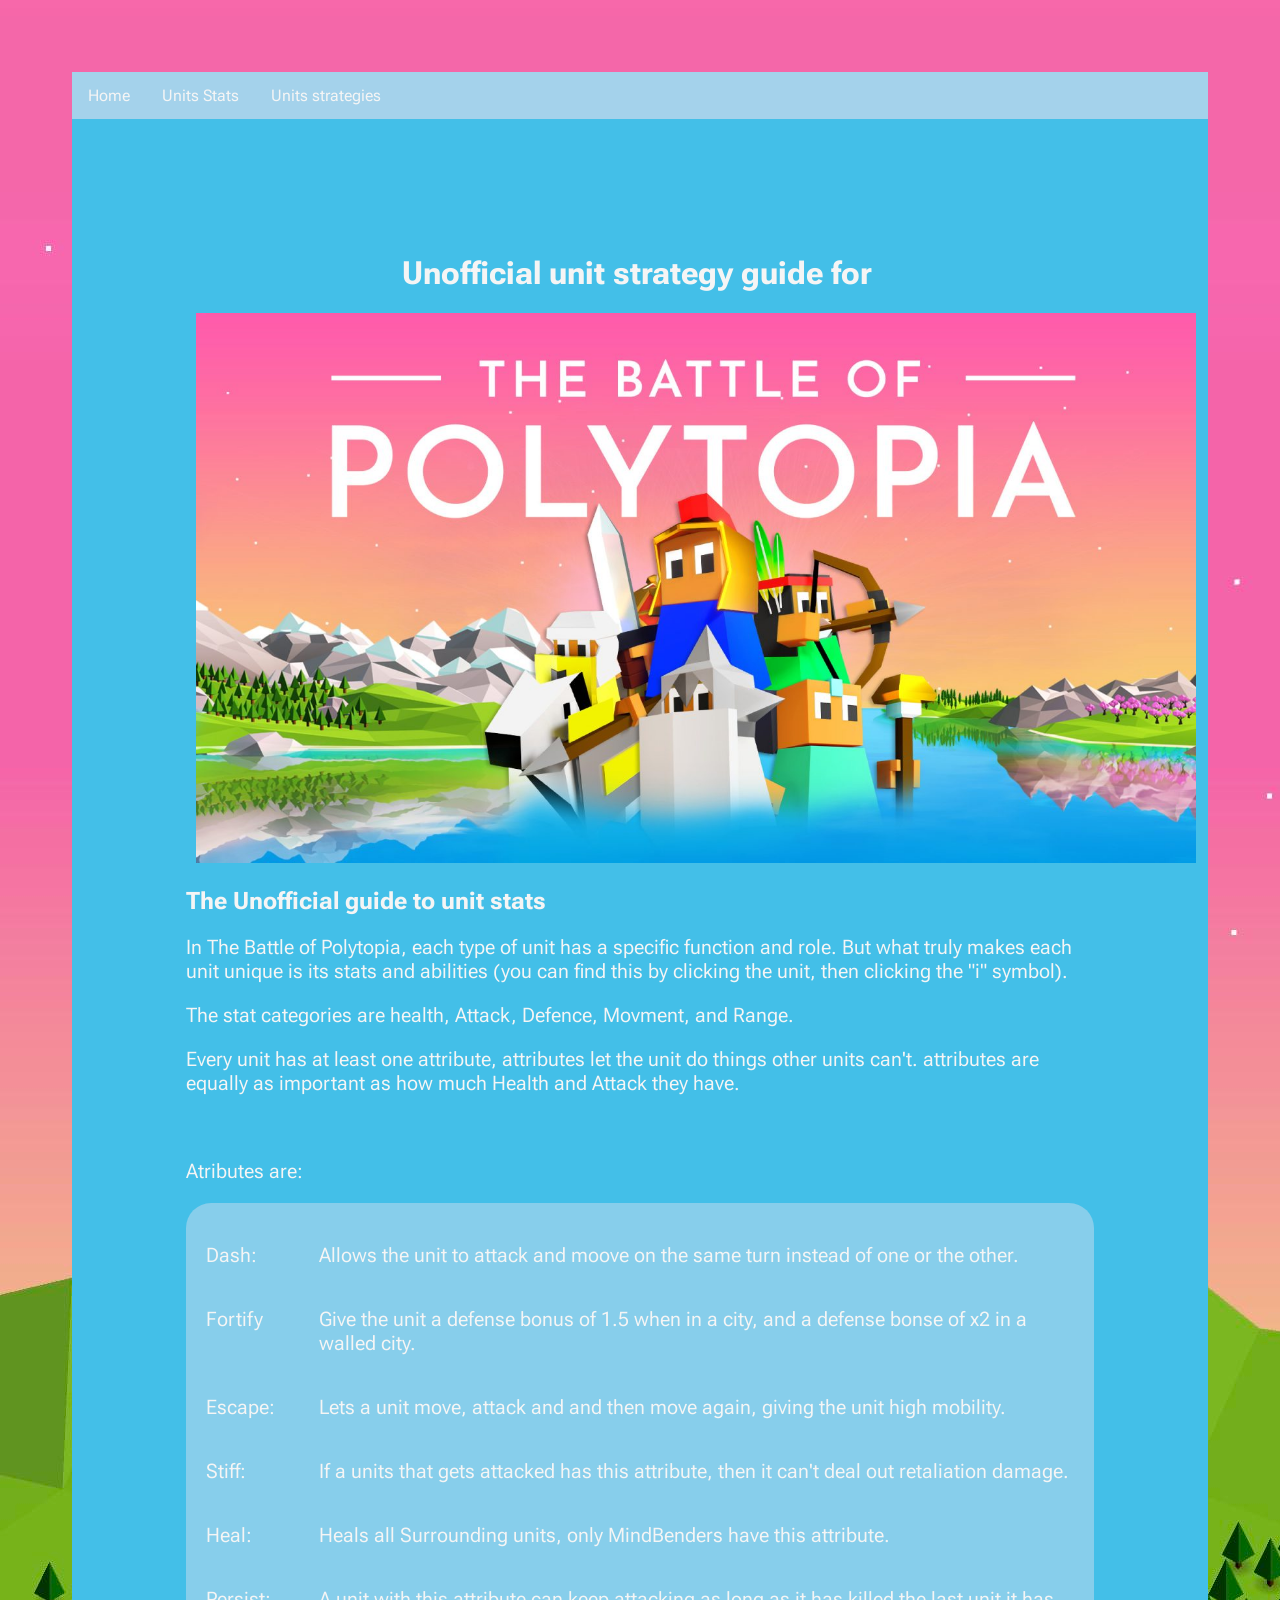
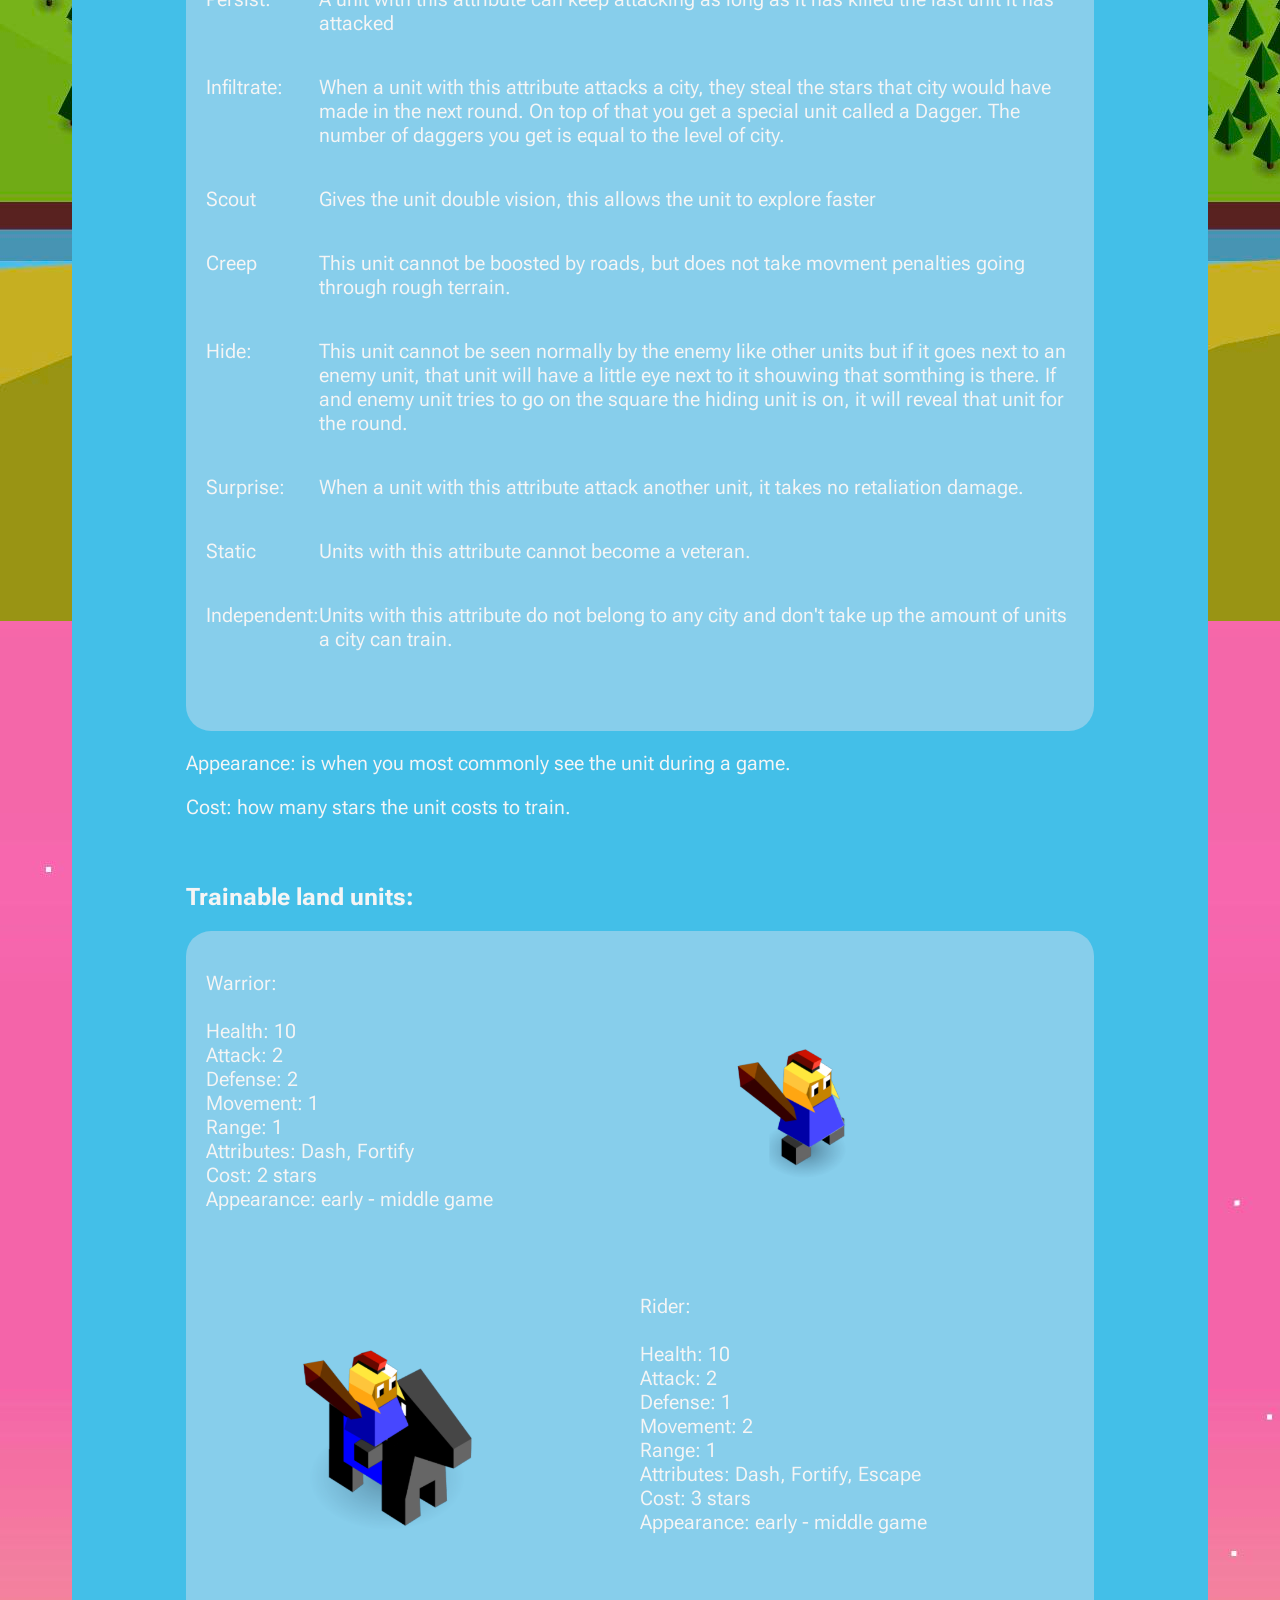
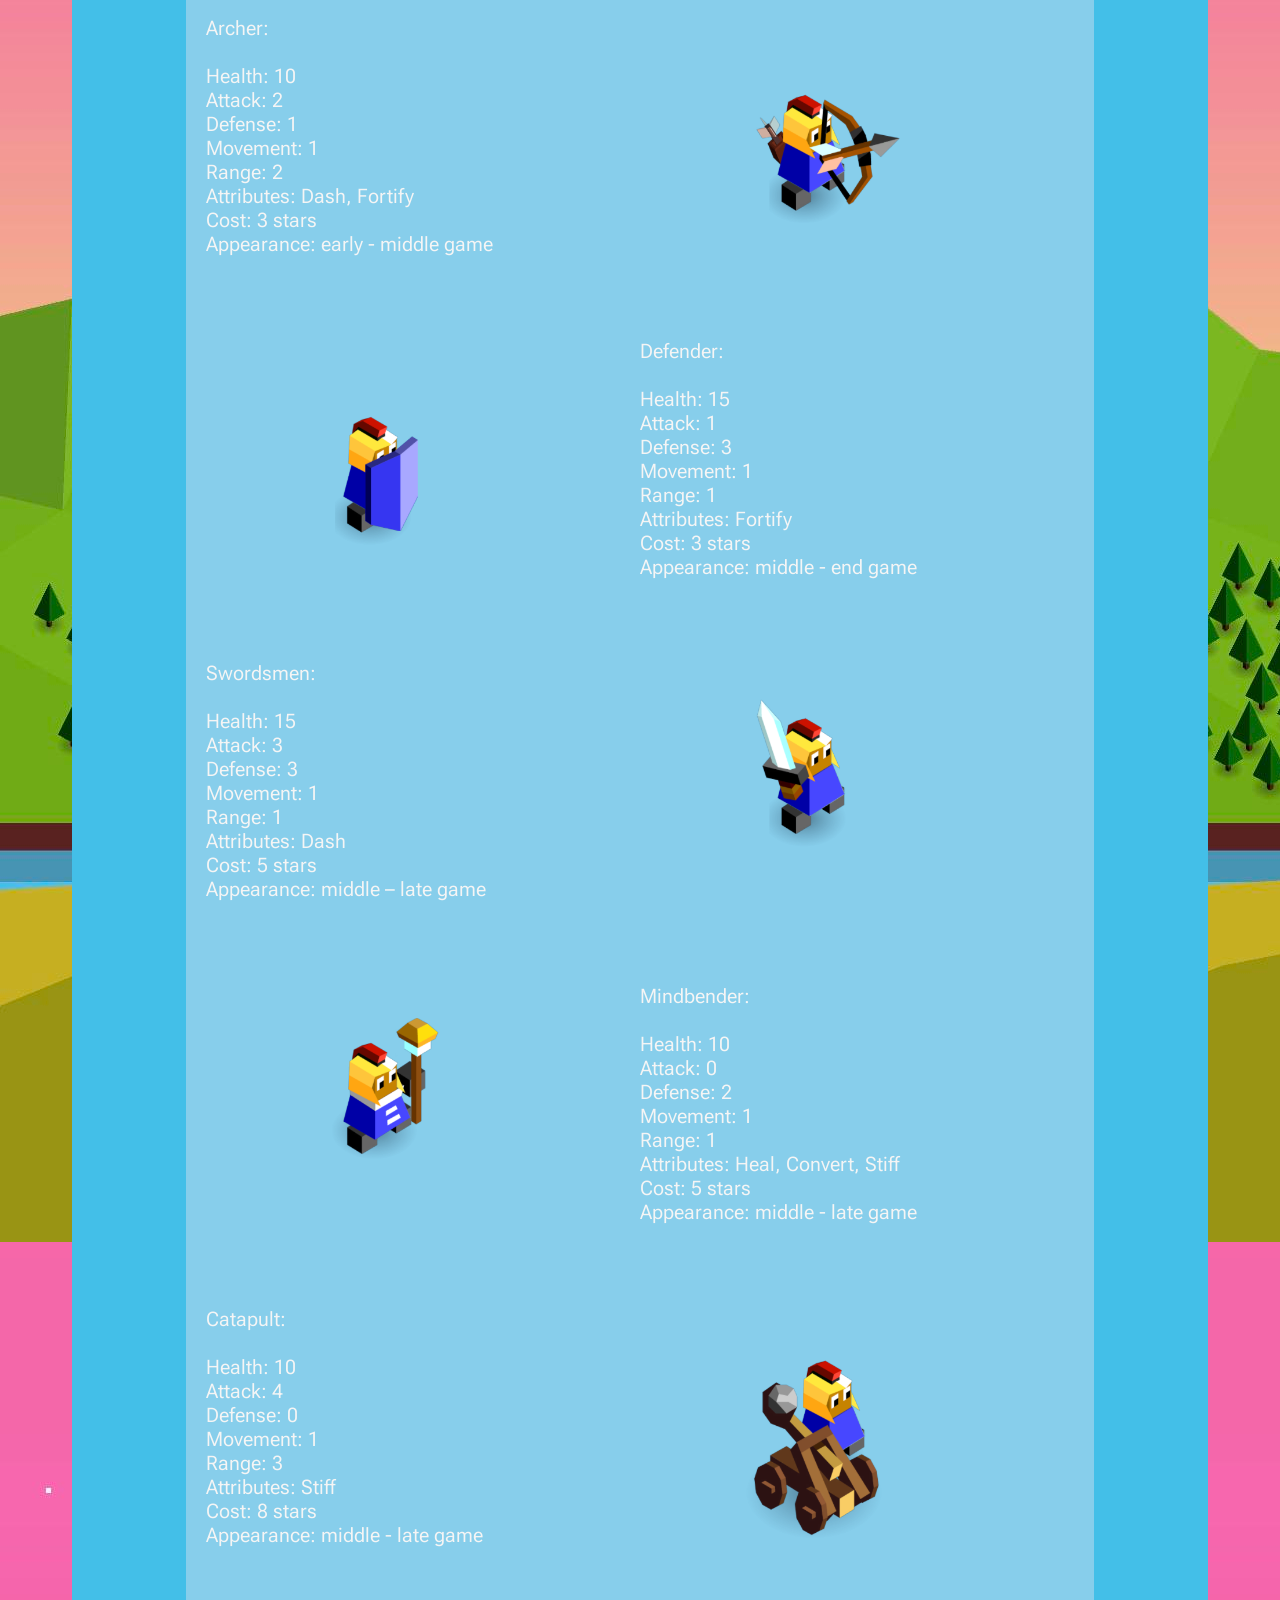
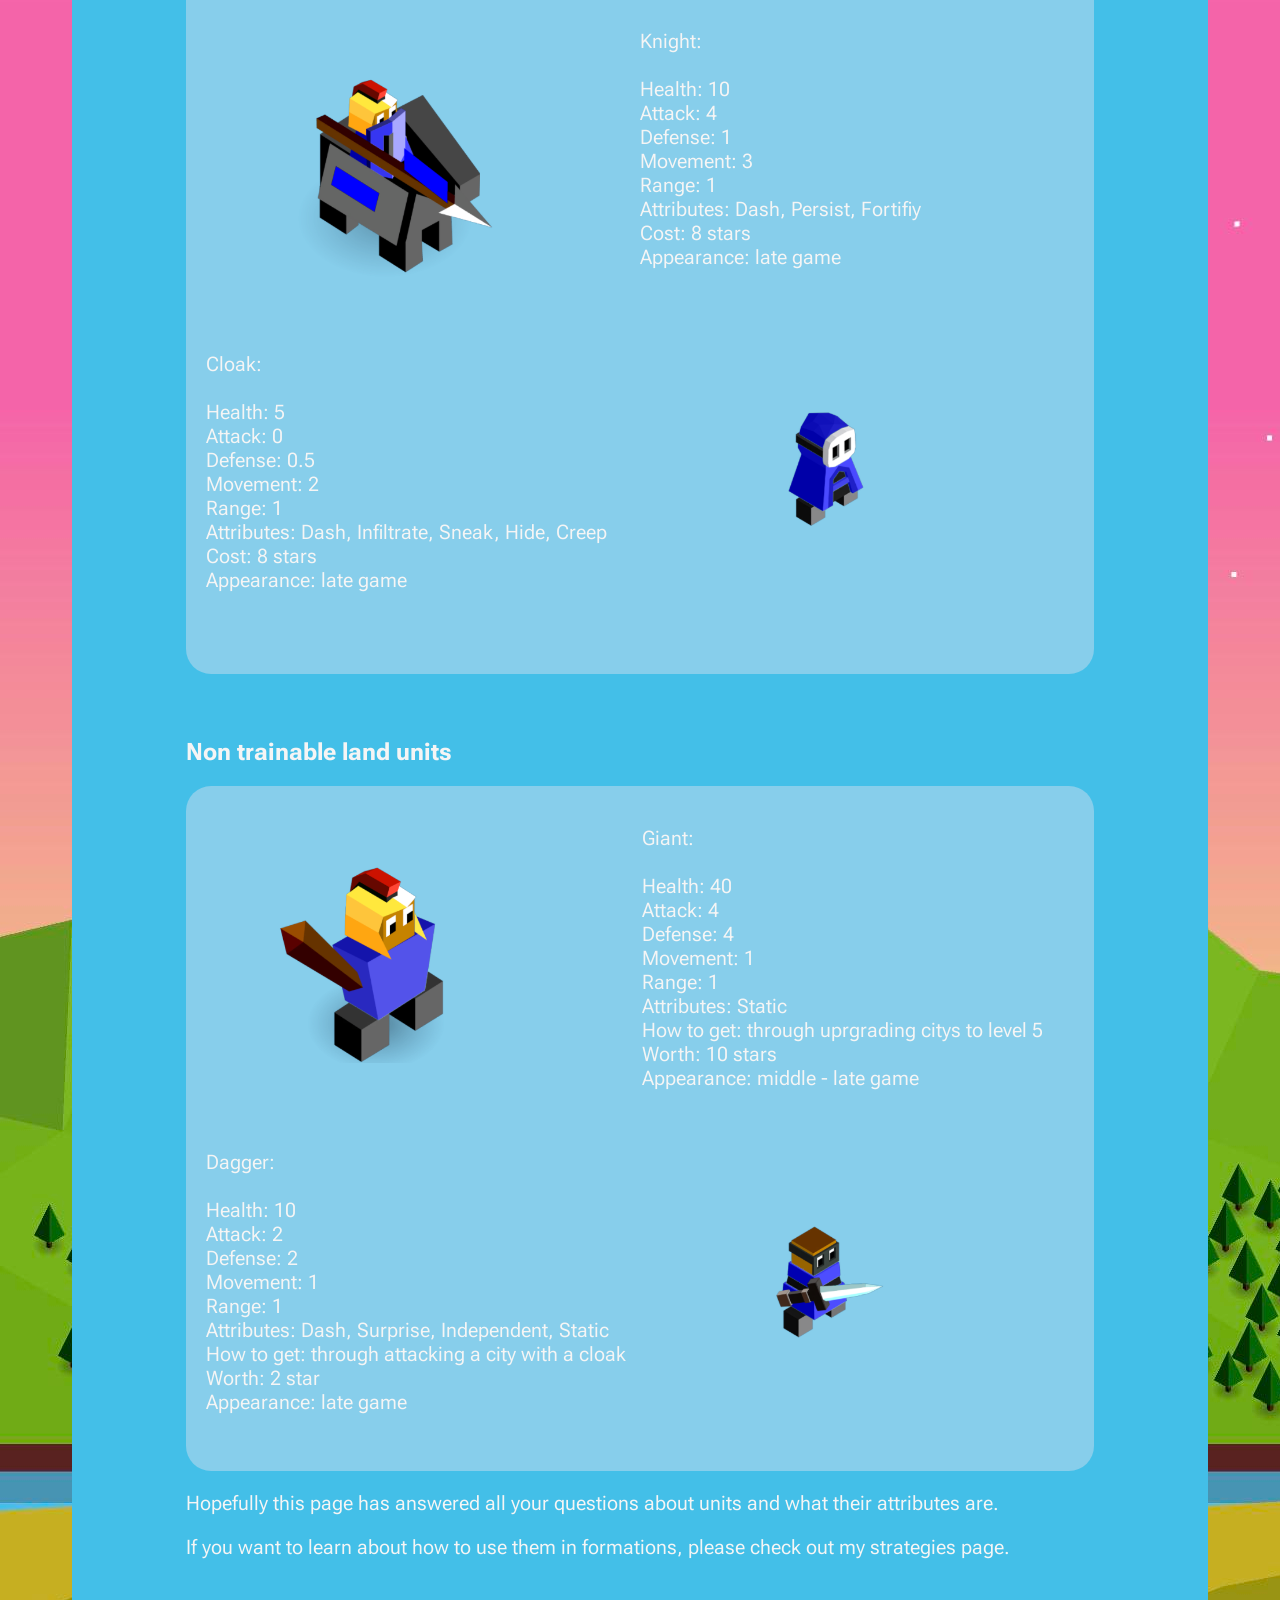
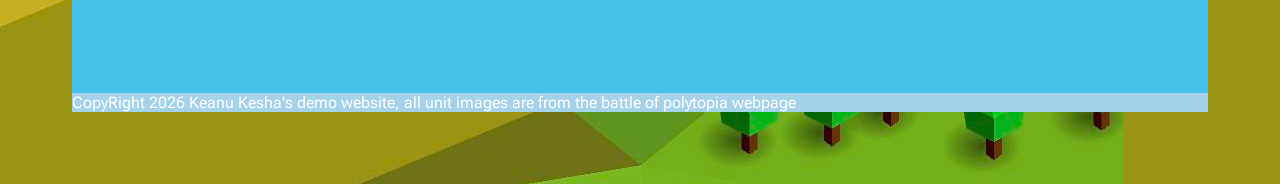
==== commit a0c00903: "fixed spelling fixed minor spelling mistakes" ====
--- a/stats.html
+++ b/stats.html
@@ -73,31 +73,31 @@
           
           <!--9 images, 9 sentences-->
           <div class="wrapper">
-           <div style="background-color: skyblue"><p>Warrior: <br><br> Health: 10 <br> Attack: 2 <br>Defense: 2 <br>Movment: 1 <br> Range: 1<br>Attributes: Dash, Fortify<br>Cost: 2 stars<br>Appearance: early - middle game</p><p> </p></div>
+           <div style="background-color: skyblue"><p>Warrior: <br><br> Health: 10 <br> Attack: 2 <br>Defense: 2 <br>Movement: 1 <br> Range: 1<br>Attributes: Dash, Fortify<br>Cost: 2 stars<br>Appearance: early - middle game</p><p> </p></div>
            <div class="sub-img"><img src="images/Imperius_default_Warrior.png" alt="imperios warrior"> </div>
            
            <div class="sub-img"><img src="images/Imperius_default_Rider.png" alt="Unit: Rider"></div>
-           <div><p>Rider: <br><br> Health: 10 <br> Attack: 2 <br>Defense: 1 <br>Movment: 2 <br> Range: 1 <br>Attributes: Dash, Fortify, Escape<br>Cost: 3 stars<br>Appearance: early - middle game </p><p> </p></div>
+           <div><p>Rider: <br><br> Health: 10 <br> Attack: 2 <br>Defense: 1 <br>Movement: 2 <br> Range: 1 <br>Attributes: Dash, Fortify, Escape<br>Cost: 3 stars<br>Appearance: early - middle game </p><p> </p></div>
            
-           <div><p>Archer: <br><br> Health: 10 <br> Attack: 2 <br>Defense: 1 <br>Movment: 1 <br> Range: 2 <br>Attributes: Dash, Fortify<br>Cost: 3 stars<br>Appearance: early - middle game</p><p> </p></div>
+           <div><p>Archer: <br><br> Health: 10 <br> Attack: 2 <br>Defense: 1 <br>Movement: 1 <br> Range: 2 <br>Attributes: Dash, Fortify<br>Cost: 3 stars<br>Appearance: early - middle game</p><p> </p></div>
            <div class="sub-img"><img src="images/Imperius_default_Archer.png" alt="Unit: Archer"></div>
            
            <div class="sub-img"><img src="images/Imperius_default_Defender.png" alt="Unit: Defender"></div>
-           <div><p>Defender: <br><br> Health: 15 <br> Attack: 1 <br>Defense: 3 <br>Movment: 1 <br> Range: 1 <br>Attributes: Fortify<br>Cost: 3 stars <br>Appearance: middle - end game </p><p> </p></div>
+           <div><p>Defender: <br><br> Health: 15 <br> Attack: 1 <br>Defense: 3 <br>Movement: 1 <br> Range: 1 <br>Attributes: Fortify<br>Cost: 3 stars <br>Appearance: middle - end game </p><p> </p></div>
            
-           <div><p>Swordsmen: <br><br> Health: 15 <br> Attack: 3 <br>Defense: 3 <br>Movment: 1 <br> Range: 1 <br>Attributes: Dash<br>Cost: 5 stars<br>Appearance: middle – late game</p><p> </p></div>
+           <div><p>Swordsmen: <br><br> Health: 15 <br> Attack: 3 <br>Defense: 3 <br>Movement: 1 <br> Range: 1 <br>Attributes: Dash<br>Cost: 5 stars<br>Appearance: middle – late game</p><p> </p></div>
            <div class="sub-img"><img src="images/Imperius_default_Swordsman.png" alt="Unit: Swordsmen"></div>
           
            <div class="sub-img"><img src="images/Imperius_default_MindBender.png" alt="Unit: Mindbender"></div>
-           <div><p>Mindbender: <br><br> Health: 10 <br> Attack: 0 <br>Defense: 2 <br>Movment: 1 <br> Range: 1 <br>Attributes: Heal, Convert, Stiff<br>Cost: 5 stars<br>Appearance: middle - late game</p><p> </p></div>
+           <div><p>Mindbender: <br><br> Health: 10 <br> Attack: 0 <br>Defense: 2 <br>Movement: 1 <br> Range: 1 <br>Attributes: Heal, Convert, Stiff<br>Cost: 5 stars<br>Appearance: middle - late game</p><p> </p></div>
            
-           <div><p>Catapult: <br><br> Health: 10 <br> Attack: 4 <br>Defense: 0 <br>Movment: 1 <br> Range: 3 <br>Attributes: Stiff<br>Cost: 8 stars<br>Appearance: middle - late game</p><p> </p></div>
+           <div><p>Catapult: <br><br> Health: 10 <br> Attack: 4 <br>Defense: 0 <br>Movement: 1 <br> Range: 3 <br>Attributes: Stiff<br>Cost: 8 stars<br>Appearance: middle - late game</p><p> </p></div>
            <div class="sub-img"><img src="images/Imperius_default_Catapult.png" alt="Unit: Catapult"></div>
            
            <div class="sub-img"><img src="images/Imperius_default_Knight.png" alt="Unit: Knight"></div>
-           <div><p>Knight: <br><br> Health: 10 <br> Attack: 4 <br>Defense: 1 <br>Movment: 3 <br> Range: 1 <br>Attributes: Dash, Persist, Fortifiy<br>Cost: 8 stars<br>Appearance: late game</p><p> </p></div>
+           <div><p>Knight: <br><br> Health: 10 <br> Attack: 4 <br>Defense: 1 <br>Movement: 3 <br> Range: 1 <br>Attributes: Dash, Persist, Fortifiy<br>Cost: 8 stars<br>Appearance: late game</p><p> </p></div>
            
-           <div><p>Cloak: <br><br> Health: 5 <br> Attack: 0 <br>Defense: 0.5 <br>Movment: 2 <br> Range: 1 <br>Attributes: Dash, Infiltrate, Sneak, Hide, Creep<br>Cost: 8 stars<br>Appearance: late game</p><p> </p></div>
+           <div><p>Cloak: <br><br> Health: 5 <br> Attack: 0 <br>Defense: 0.5 <br>Movement: 2 <br> Range: 1 <br>Attributes: Dash, Infiltrate, Sneak, Hide, Creep<br>Cost: 8 stars<br>Appearance: late game</p><p> </p></div>
            
            <div class="sub-img"><img src="images/Imperius_default_Cloak.png" alt="Unit: Cloak"></div>
           </div>
@@ -111,9 +111,9 @@
         <!--2 images, 2 sentences-->
         <div class="wrapper">
          <div class="sub-img"><img src="images/Imperius_default_Giant.png" alt="Unit: Giant"></div>
-         <p>Giant: <br><br> Health: 40 <br> Attack: 4 <br>Defense: 4 <br>Movment: 1 <br> Range: 1 <br>Attributes: Static <br>How to get: through uprgrading citys to level 5<br>Worth: 10 stars<br>Appearance: middle - late game</p>
+         <p>Giant: <br><br> Health: 40 <br> Attack: 4 <br>Defense: 4 <br>Movement: 1 <br> Range: 1 <br>Attributes: Static <br>How to get: through uprgrading citys to level 5<br>Worth: 10 stars<br>Appearance: middle - late game</p>
          
-         <p>Dagger: <br><br> Health: 10 <br> Attack: 2 <br>Defense: 2 <br>Movment: 1 <br> Range: 1 <br>Attributes: Dash, Surprise, Independent, Static  <br>How to get: through attacking a city with a cloak<br>Worth: 2 star <br>  Appearance: late game</p>
+         <p>Dagger: <br><br> Health: 10 <br> Attack: 2 <br>Defense: 2 <br>Movement: 1 <br> Range: 1 <br>Attributes: Dash, Surprise, Independent, Static  <br>How to get: through attacking a city with a cloak<br>Worth: 2 star <br>  Appearance: late game</p>
          <div class="sub-img"><img src="images/Imperius_default_Dagger.png" alt="Unit: Dagger"></div>
         </div>
        <p>Hopefully this page has answered all your questions about units and what their attributes are. </p>
